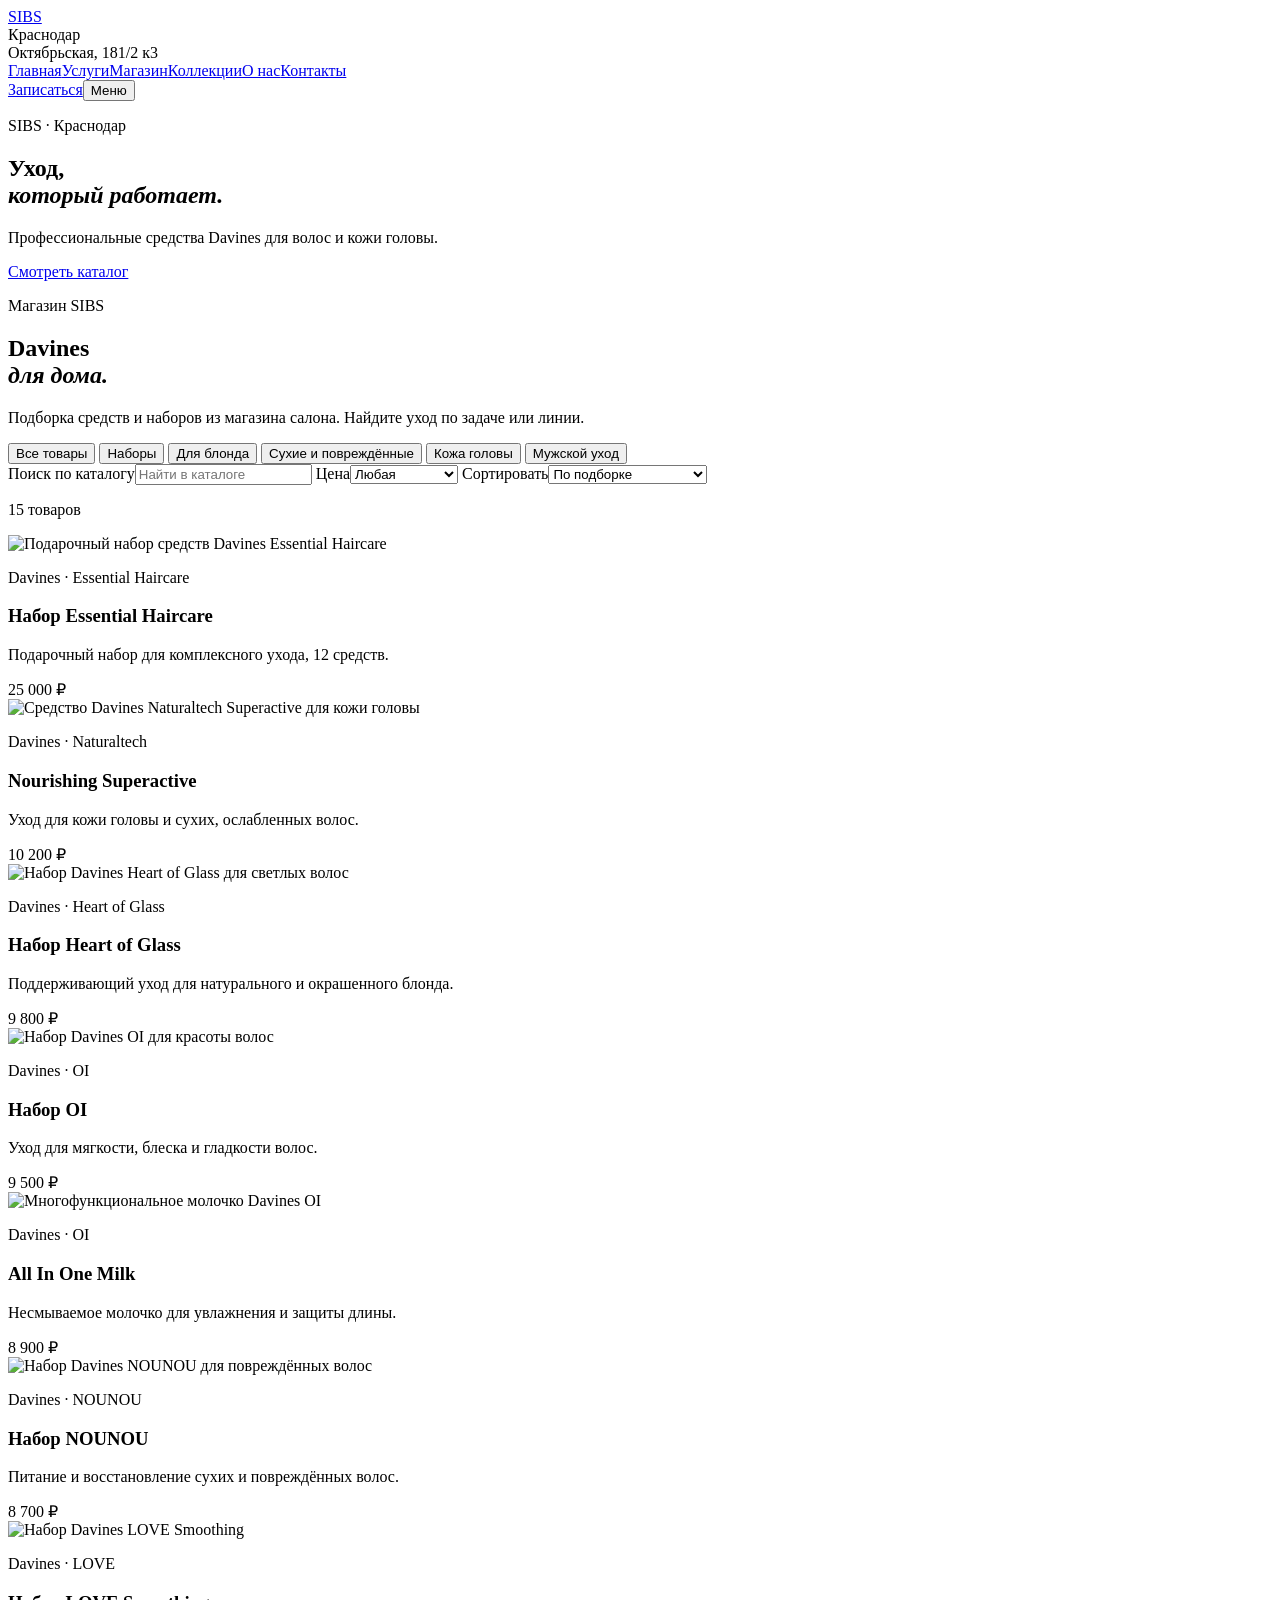
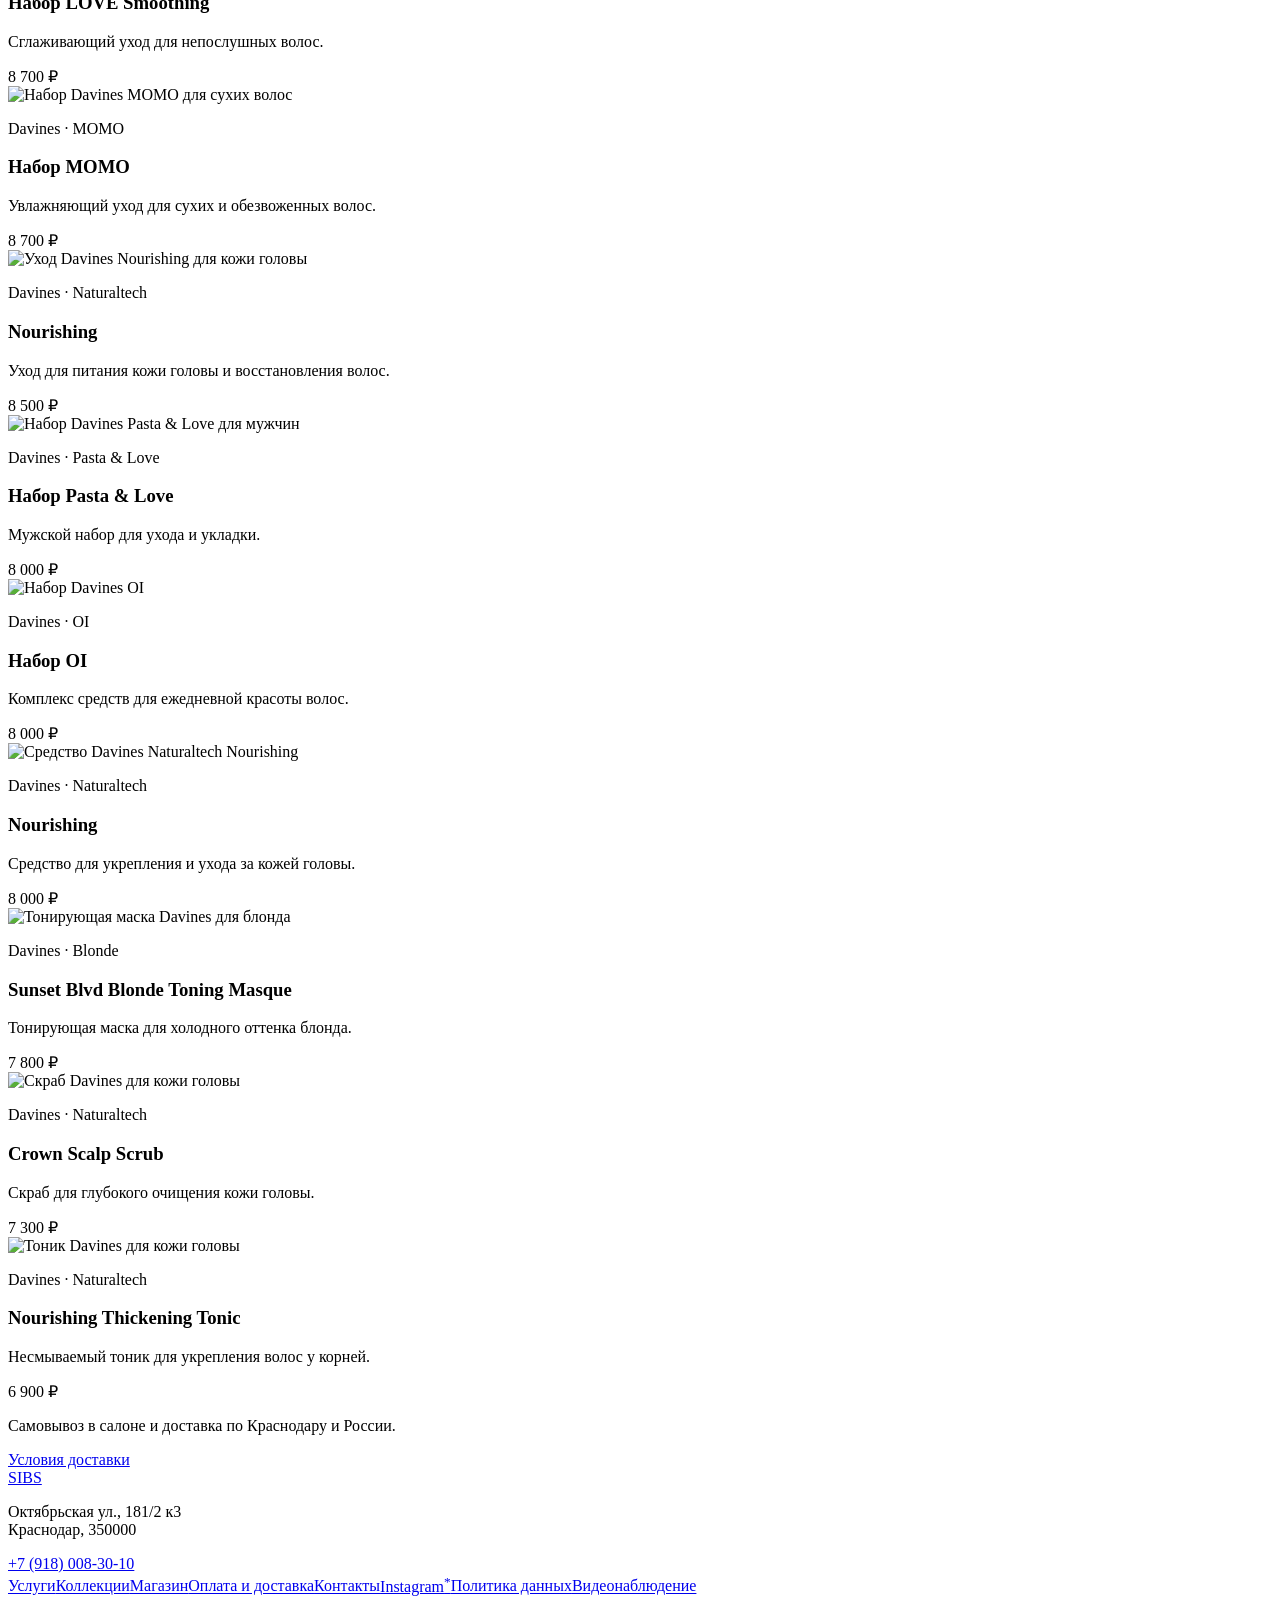
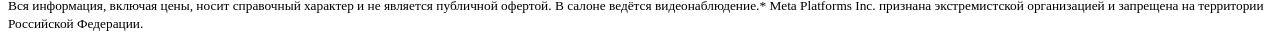
==== store.html @ 87b95450 "Deploy SIBS demo website" ====
<!doctype html>
<html lang="ru"><head><meta charset="utf-8"><meta name="viewport" content="width=device-width, initial-scale=1"><meta name="description" content="Средства ухода Davines, R+Co и мужской уход в салоне SIBS, Краснодар."><title>Магазин — SIBS</title><link rel="preconnect" href="https://fonts.googleapis.com"><link rel="preconnect" href="https://fonts.gstatic.com" crossorigin><link href="https://fonts.googleapis.com/css2?family=Onest:wght@400;500&display=swap" rel="stylesheet"><link rel="stylesheet" href="styles.css?v=controls-20261022-2"></head><body>
<header class="site-header"><a class="wordmark" href="index.html" aria-label="SIBS — на главную">SIBS</a><div class="header-address">Краснодар<br>Октябрьская, 181/2 к3</div><nav class="main-nav"><a href="index.html">Главная</a><a href="services.html">Услуги</a><a class="active" href="store.html">Магазин</a><a href="collections.html">Коллекции</a><a href="about.html">О нас</a><a href="contacts.html">Контакты</a></nav><a class="header-action" href="contacts.html#booking">Записаться</a><button class="menu-toggle" aria-label="Открыть меню" aria-expanded="false">Меню</button></header>
<main><section class="page-hero store-hero"><p class="eyebrow">SIBS · Краснодар</p><h1>Уход,<br><em>который работает.</em></h1><p>Профессиональные средства Davines для волос и кожи головы.</p><a class="button button-dark" href="#catalog">Смотреть каталог</a></section>
<section class="shop-intro" id="catalog"><p class="eyebrow">Магазин SIBS</p><h2>Davines<br><em>для дома.</em></h2><p>Подборка средств и наборов из магазина салона. Найдите уход по задаче или линии.</p></section>
<section class="catalog" aria-label="Каталог товаров">
  <div class="catalog-controls">
    <div class="catalog-filters" role="group" aria-label="Фильтр по категории">
      <button class="catalog-filter is-active" type="button" data-category-filter="all" aria-pressed="true">Все товары</button>
      <button class="catalog-filter" type="button" data-category-filter="sets" aria-pressed="false">Наборы</button>
      <button class="catalog-filter" type="button" data-category-filter="blonde" aria-pressed="false">Для блонда</button>
      <button class="catalog-filter" type="button" data-category-filter="dry" aria-pressed="false">Сухие и повреждённые</button>
      <button class="catalog-filter" type="button" data-category-filter="scalp" aria-pressed="false">Кожа головы</button>
      <button class="catalog-filter" type="button" data-category-filter="men" aria-pressed="false">Мужской уход</button>
    </div>
    <label class="catalog-search"><span class="sr-only">Поиск по каталогу</span><input type="search" id="catalog-search" placeholder="Найти в каталоге" autocomplete="off"></label>
    <label class="catalog-price-filter"><span>Цена</span><select id="catalog-price-filter" aria-label="Фильтр по цене"><option value="all">Любая</option><option value="under-8000">До 8 000 ₽</option><option value="8000-9000">8 000–9 000 ₽</option><option value="over-9000">От 9 000 ₽</option></select></label>
    <label class="catalog-sort"><span>Сортировать</span><select id="catalog-sort" aria-label="Сортировка каталога"><option value="featured">По подборке</option><option value="price-asc">По возрастанию цены</option><option value="price-desc">По убыванию цены</option><option value="name">По названию</option></select></label>
    <p class="catalog-count" id="catalog-count" aria-live="polite">15 товаров</p>
  </div>
  <div class="catalog-grid" id="catalog-grid">
    <article class="catalog-card" data-category="sets" data-price="25000" data-name="Davines Essential Haircare набор 12 средств"><div class="catalog-image"><img src="https://davines.ie/cdn/shop/files/NEW_Essential_Haircare.png?crop=center&amp;height=1000&amp;v=1777037920&amp;width=1000" alt="Подарочный набор средств Davines Essential Haircare" loading="lazy"></div><div class="catalog-card-copy"><p class="eyebrow">Davines · Essential Haircare</p><h3>Набор Essential Haircare</h3><p>Подарочный набор для комплексного ухода, 12 средств.</p><div class="catalog-price">25 000 ₽</div></div></article>
    <article class="catalog-card" data-category="scalp" data-price="10200" data-name="Davines Nourishing Superactive scalp serum"><div class="catalog-image"><img src="https://i5.walmartimages.com/seo/Davines-NaturalTech-Energizing-Superactive-3-38-oz_42014860-9f32-46a4-8896-7af68325302b.2709035c9cc6cb67e9fab17add7a1d61.jpeg" alt="Средство Davines Naturaltech Superactive для кожи головы" loading="lazy"></div><div class="catalog-card-copy"><p class="eyebrow">Davines · Naturaltech</p><h3>Nourishing Superactive</h3><p>Уход для кожи головы и сухих, ослабленных волос.</p><div class="catalog-price">10 200 ₽</div></div></article>
    <article class="catalog-card" data-category="sets blonde" data-price="9800" data-name="Davines Heart of Glass gift set блонд"><div class="catalog-image"><img src="https://ucarecdn.com/b687d2b1-6347-422b-9575-e1a8b4564eb0/-/format/auto/-/preview/3000x3000/-/quality/lighter/03.jpg" alt="Набор Davines Heart of Glass для светлых волос" loading="lazy"></div><div class="catalog-card-copy"><p class="eyebrow">Davines · Heart of Glass</p><h3>Набор Heart of Glass</h3><p>Поддерживающий уход для натурального и окрашенного блонда.</p><div class="catalog-price">9 800 ₽</div></div></article>
    <article class="catalog-card" data-category="sets" data-price="9500" data-name="Davines OI Absolute Beautifying set"><div class="catalog-image"><img src="https://www.fashionandbeautystore.com/media/catalog/product/cache/1/image/700x700/9df78eab33525d08d6e5fb8d27136e95/d/a/davines-oi-set_1_1.jpg" alt="Набор Davines OI для красоты волос" loading="lazy"></div><div class="catalog-card-copy"><p class="eyebrow">Davines · OI</p><h3>Набор OI</h3><p>Уход для мягкости, блеска и гладкости волос.</p><div class="catalog-price">9 500 ₽</div></div></article>
    <article class="catalog-card" data-category="dry" data-price="8900" data-name="Davines OI All In One Milk"><div class="catalog-image"><img src="https://www.pichara.cl/cdn/shop/files/p-1120764-1-a31e5b84-7717-4b30-b46c-f6cd18744115.jpg?v=1736476420&amp;width=1500" alt="Многофункциональное молочко Davines OI" loading="lazy"></div><div class="catalog-card-copy"><p class="eyebrow">Davines · OI</p><h3>All In One Milk</h3><p>Несмываемое молочко для увлажнения и защиты длины.</p><div class="catalog-price">8 900 ₽</div></div></article>
    <article class="catalog-card" data-category="sets dry" data-price="8700" data-name="Davines NOUNOU set поврежденные волосы"><div class="catalog-image"><img src="https://www.northlainehairco.co.uk/wp-content/uploads/davines-nounou-christmas-gift-set-the-idealist-and-the-illuminated-france-holland-2022.jpg" alt="Набор Davines NOUNOU для повреждённых волос" loading="lazy"></div><div class="catalog-card-copy"><p class="eyebrow">Davines · NOUNOU</p><h3>Набор NOUNOU</h3><p>Питание и восстановление сухих и повреждённых волос.</p><div class="catalog-price">8 700 ₽</div></div></article>
    <article class="catalog-card" data-category="sets dry" data-price="8700" data-name="Davines LOVE smoothing set"><div class="catalog-image"><img src="https://thebeautylab.do/cdn/shop/files/davines-love-smoothing-gift-set-2025.jpg?v=1760372544" alt="Набор Davines LOVE Smoothing" loading="lazy"></div><div class="catalog-card-copy"><p class="eyebrow">Davines · LOVE</p><h3>Набор LOVE Smoothing</h3><p>Сглаживающий уход для непослушных волос.</p><div class="catalog-price">8 700 ₽</div></div></article>
    <article class="catalog-card" data-category="sets dry" data-price="8700" data-name="Davines MOMO set сухие волосы"><div class="catalog-image"><img src="https://www.boutiquedeauville.com/cdn/shop/files/DAVINES_MOMO_MORE_INSIDE_Gift_Set2_1400x.webp?v=1755537986" alt="Набор Davines MOMO для сухих волос" loading="lazy"></div><div class="catalog-card-copy"><p class="eyebrow">Davines · MOMO</p><h3>Набор MOMO</h3><p>Увлажняющий уход для сухих и обезвоженных волос.</p><div class="catalog-price">8 700 ₽</div></div></article>
    <article class="catalog-card" data-category="scalp" data-price="8500" data-name="Davines Nourishing scalp care"><div class="catalog-image"><img src="https://www.sephora.com/productimages/sku/s2817310-main-zoom.jpg" alt="Уход Davines Nourishing для кожи головы" loading="lazy"></div><div class="catalog-card-copy"><p class="eyebrow">Davines · Naturaltech</p><h3>Nourishing</h3><p>Уход для питания кожи головы и восстановления волос.</p><div class="catalog-price">8 500 ₽</div></div></article>
    <article class="catalog-card" data-category="sets men" data-price="8000" data-name="Davines Pasta Love men set"><div class="catalog-image"><img src="https://fr.davines.com/cdn/shop/files/Davines-93027-DAVINESPASTAANDLOVEKIT-3pz-8004608295808-1_2000x.jpg?v=1770838567" alt="Набор Davines Pasta & Love для мужчин" loading="lazy"></div><div class="catalog-card-copy"><p class="eyebrow">Davines · Pasta &amp; Love</p><h3>Набор Pasta &amp; Love</h3><p>Мужской набор для ухода и укладки.</p><div class="catalog-price">8 000 ₽</div></div></article>
    <article class="catalog-card" data-category="sets" data-price="8000" data-name="Davines OI set уход"><div class="catalog-image"><img src="https://www.fashionandbeautystore.com/media/catalog/product/cache/1/image/700x700/9df78eab33525d08d6e5fb8d27136e95/d/a/davines-oi-set_1_1.jpg" alt="Набор Davines OI" loading="lazy"></div><div class="catalog-card-copy"><p class="eyebrow">Davines · OI</p><h3>Набор OI</h3><p>Комплекс средств для ежедневной красоты волос.</p><div class="catalog-price">8 000 ₽</div></div></article>
    <article class="catalog-card" data-category="scalp" data-price="8000" data-name="Davines Nourishing scalp strengthening"><div class="catalog-image"><img src="https://www.apothecarie.com/cdn/shop/products/700-94118_594e8cab-e69f-4aa1-8523-fd91d594f3a5_1024x1024.jpg?v=1675790227" alt="Средство Davines Naturaltech Nourishing" loading="lazy"></div><div class="catalog-card-copy"><p class="eyebrow">Davines · Naturaltech</p><h3>Nourishing</h3><p>Средство для укрепления и ухода за кожей головы.</p><div class="catalog-price">8 000 ₽</div></div></article>
    <article class="catalog-card" data-category="blonde" data-price="7800" data-name="Davines Sunset Blvd Blonde Toning Masque"><div class="catalog-image"><img src="https://thb.tildacdn.com/tild3164-3231-4832-b662-353234646231/DSC_8562_.png" alt="Тонирующая маска Davines для блонда" loading="lazy"></div><div class="catalog-card-copy"><p class="eyebrow">Davines · Blonde</p><h3>Sunset Blvd Blonde Toning Masque</h3><p>Тонирующая маска для холодного оттенка блонда.</p><div class="catalog-price">7 800 ₽</div></div></article>
    <article class="catalog-card" data-category="scalp" data-price="7300" data-name="Davines Crown scalp scrub"><div class="catalog-image"><img src="https://www.modasalon.ca/cdn/shop/files/soluscrubnew.png?v=1778286444&amp;width=1080" alt="Скраб Davines для кожи головы" loading="lazy"></div><div class="catalog-card-copy"><p class="eyebrow">Davines · Naturaltech</p><h3>Crown Scalp Scrub</h3><p>Скраб для глубокого очищения кожи головы.</p><div class="catalog-price">7 300 ₽</div></div></article>
    <article class="catalog-card" data-category="scalp" data-price="6900" data-name="Davines Nourishing thickening tonic"><div class="catalog-image"><img src="https://cdn.shopify.com/s/files/1/0787/5983/products/700-60211_c53b8081-75d6-47e4-a61c-310090ab4966.jpg?v=1675790063" alt="Тоник Davines для кожи головы" loading="lazy"></div><div class="catalog-card-copy"><p class="eyebrow">Davines · Naturaltech</p><h3>Nourishing Thickening Tonic</h3><p>Несмываемый тоник для укрепления волос у корней.</p><div class="catalog-price">6 900 ₽</div></div></article>
  </div>
  <p class="catalog-empty" id="catalog-empty" hidden>По вашему запросу ничего не найдено.</p>
</section><section class="note-band"><p>Самовывоз в салоне и доставка по Краснодару и России.</p><a class="button button-dark" href="delivery.html">Условия доставки</a></section></main>
<footer class="site-footer"><a class="footer-logo" href="index.html">SIBS</a><div class="footer-contact"><p>Октябрьская ул., 181/2 к3<br>Краснодар, 350000</p><a href="tel:+79180083010">+7 (918) 008-30-10</a></div><nav><a href="services.html">Услуги</a><a href="collections.html">Коллекции</a><a href="store.html">Магазин</a><a href="delivery.html">Оплата и доставка</a><a href="contacts.html">Контакты</a><a href="https://instagram.com/sibs___" target="_blank" rel="noreferrer">Instagram<sup>*</sup></a><a href="https://sibs.one/politikaconfedentcialnisti">Политика данных</a><a href="https://sibs.one/videonabludenie">Видеонаблюдение</a></nav><small>Вся информация, включая цены, носит справочный характер и не является публичной офертой. В салоне ведётся видеонаблюдение.</small><small class="social-note">* Meta Platforms Inc. признана экстремистской организацией и запрещена на территории Российской Федерации.</small></footer><script src="script.js"></script></body></html>
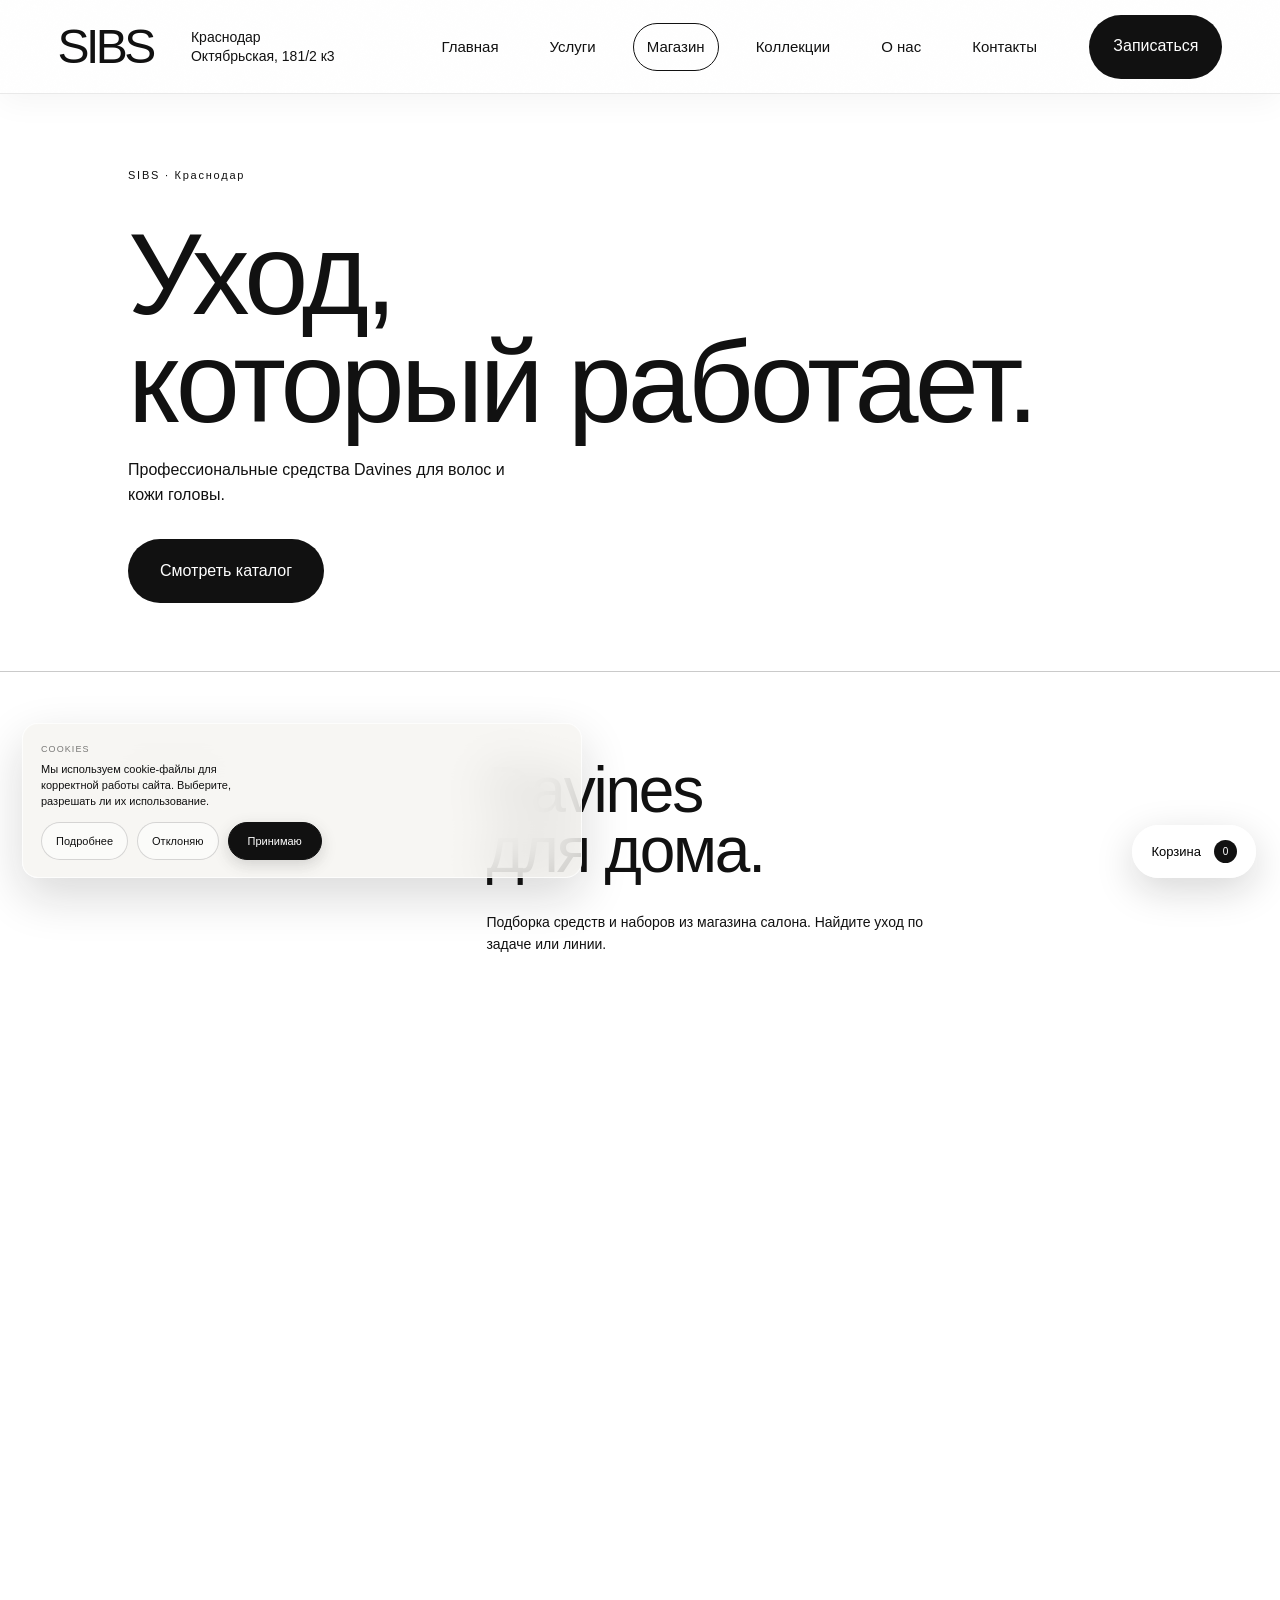
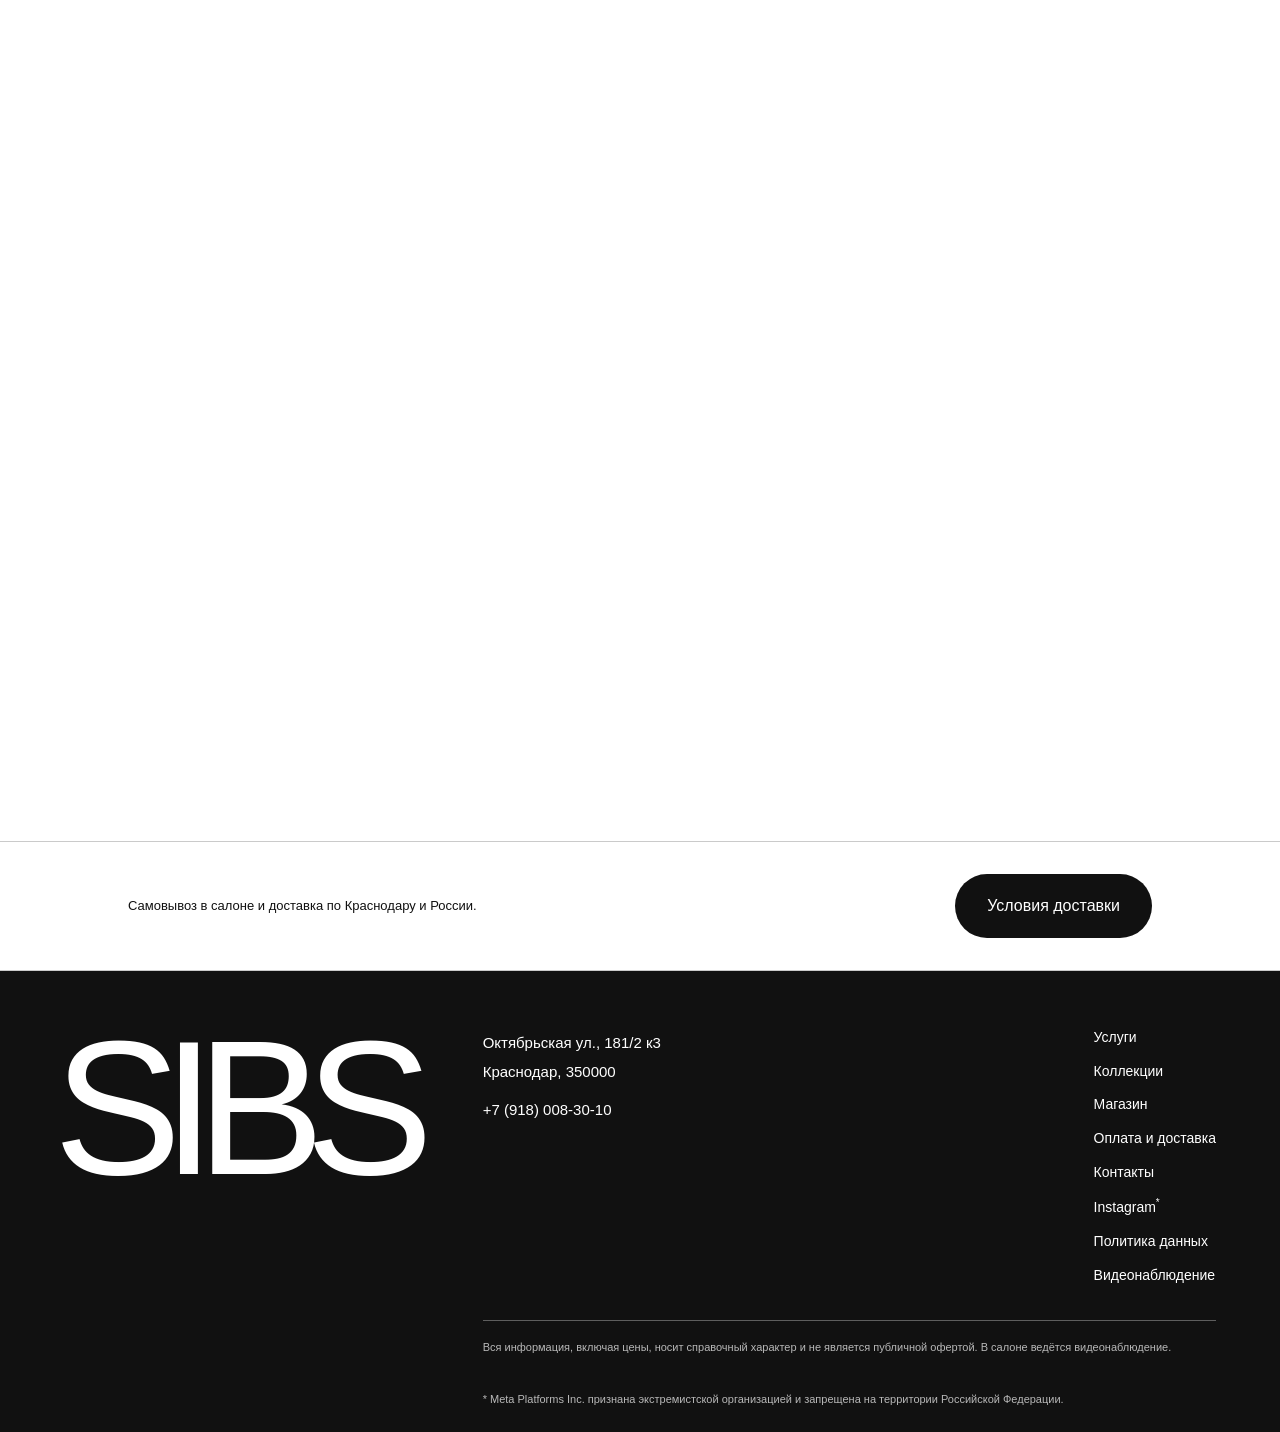
==== commit a2dafd4c: "Fix catalog images with reliable stock photography" ====
--- a/store.html
+++ b/store.html
@@ -19,21 +19,21 @@
     <p class="catalog-count" id="catalog-count" aria-live="polite">15 товаров</p>
   </div>
   <div class="catalog-grid" id="catalog-grid">
-    <article class="catalog-card" data-category="sets" data-price="25000" data-name="Davines Essential Haircare набор 12 средств"><div class="catalog-image"><img src="https://davines.ie/cdn/shop/files/NEW_Essential_Haircare.png?crop=center&amp;height=1000&amp;v=1777037920&amp;width=1000" alt="Подарочный набор средств Davines Essential Haircare" loading="lazy"></div><div class="catalog-card-copy"><p class="eyebrow">Davines · Essential Haircare</p><h3>Набор Essential Haircare</h3><p>Подарочный набор для комплексного ухода, 12 средств.</p><div class="catalog-price">25 000 ₽</div></div></article>
-    <article class="catalog-card" data-category="scalp" data-price="10200" data-name="Davines Nourishing Superactive scalp serum"><div class="catalog-image"><img src="https://i5.walmartimages.com/seo/Davines-NaturalTech-Energizing-Superactive-3-38-oz_42014860-9f32-46a4-8896-7af68325302b.2709035c9cc6cb67e9fab17add7a1d61.jpeg" alt="Средство Davines Naturaltech Superactive для кожи головы" loading="lazy"></div><div class="catalog-card-copy"><p class="eyebrow">Davines · Naturaltech</p><h3>Nourishing Superactive</h3><p>Уход для кожи головы и сухих, ослабленных волос.</p><div class="catalog-price">10 200 ₽</div></div></article>
-    <article class="catalog-card" data-category="sets blonde" data-price="9800" data-name="Davines Heart of Glass gift set блонд"><div class="catalog-image"><img src="https://ucarecdn.com/b687d2b1-6347-422b-9575-e1a8b4564eb0/-/format/auto/-/preview/3000x3000/-/quality/lighter/03.jpg" alt="Набор Davines Heart of Glass для светлых волос" loading="lazy"></div><div class="catalog-card-copy"><p class="eyebrow">Davines · Heart of Glass</p><h3>Набор Heart of Glass</h3><p>Поддерживающий уход для натурального и окрашенного блонда.</p><div class="catalog-price">9 800 ₽</div></div></article>
-    <article class="catalog-card" data-category="sets" data-price="9500" data-name="Davines OI Absolute Beautifying set"><div class="catalog-image"><img src="https://www.fashionandbeautystore.com/media/catalog/product/cache/1/image/700x700/9df78eab33525d08d6e5fb8d27136e95/d/a/davines-oi-set_1_1.jpg" alt="Набор Davines OI для красоты волос" loading="lazy"></div><div class="catalog-card-copy"><p class="eyebrow">Davines · OI</p><h3>Набор OI</h3><p>Уход для мягкости, блеска и гладкости волос.</p><div class="catalog-price">9 500 ₽</div></div></article>
-    <article class="catalog-card" data-category="dry" data-price="8900" data-name="Davines OI All In One Milk"><div class="catalog-image"><img src="https://www.pichara.cl/cdn/shop/files/p-1120764-1-a31e5b84-7717-4b30-b46c-f6cd18744115.jpg?v=1736476420&amp;width=1500" alt="Многофункциональное молочко Davines OI" loading="lazy"></div><div class="catalog-card-copy"><p class="eyebrow">Davines · OI</p><h3>All In One Milk</h3><p>Несмываемое молочко для увлажнения и защиты длины.</p><div class="catalog-price">8 900 ₽</div></div></article>
-    <article class="catalog-card" data-category="sets dry" data-price="8700" data-name="Davines NOUNOU set поврежденные волосы"><div class="catalog-image"><img src="https://www.northlainehairco.co.uk/wp-content/uploads/davines-nounou-christmas-gift-set-the-idealist-and-the-illuminated-france-holland-2022.jpg" alt="Набор Davines NOUNOU для повреждённых волос" loading="lazy"></div><div class="catalog-card-copy"><p class="eyebrow">Davines · NOUNOU</p><h3>Набор NOUNOU</h3><p>Питание и восстановление сухих и повреждённых волос.</p><div class="catalog-price">8 700 ₽</div></div></article>
-    <article class="catalog-card" data-category="sets dry" data-price="8700" data-name="Davines LOVE smoothing set"><div class="catalog-image"><img src="https://thebeautylab.do/cdn/shop/files/davines-love-smoothing-gift-set-2025.jpg?v=1760372544" alt="Набор Davines LOVE Smoothing" loading="lazy"></div><div class="catalog-card-copy"><p class="eyebrow">Davines · LOVE</p><h3>Набор LOVE Smoothing</h3><p>Сглаживающий уход для непослушных волос.</p><div class="catalog-price">8 700 ₽</div></div></article>
-    <article class="catalog-card" data-category="sets dry" data-price="8700" data-name="Davines MOMO set сухие волосы"><div class="catalog-image"><img src="https://www.boutiquedeauville.com/cdn/shop/files/DAVINES_MOMO_MORE_INSIDE_Gift_Set2_1400x.webp?v=1755537986" alt="Набор Davines MOMO для сухих волос" loading="lazy"></div><div class="catalog-card-copy"><p class="eyebrow">Davines · MOMO</p><h3>Набор MOMO</h3><p>Увлажняющий уход для сухих и обезвоженных волос.</p><div class="catalog-price">8 700 ₽</div></div></article>
-    <article class="catalog-card" data-category="scalp" data-price="8500" data-name="Davines Nourishing scalp care"><div class="catalog-image"><img src="https://www.sephora.com/productimages/sku/s2817310-main-zoom.jpg" alt="Уход Davines Nourishing для кожи головы" loading="lazy"></div><div class="catalog-card-copy"><p class="eyebrow">Davines · Naturaltech</p><h3>Nourishing</h3><p>Уход для питания кожи головы и восстановления волос.</p><div class="catalog-price">8 500 ₽</div></div></article>
-    <article class="catalog-card" data-category="sets men" data-price="8000" data-name="Davines Pasta Love men set"><div class="catalog-image"><img src="https://fr.davines.com/cdn/shop/files/Davines-93027-DAVINESPASTAANDLOVEKIT-3pz-8004608295808-1_2000x.jpg?v=1770838567" alt="Набор Davines Pasta & Love для мужчин" loading="lazy"></div><div class="catalog-card-copy"><p class="eyebrow">Davines · Pasta &amp; Love</p><h3>Набор Pasta &amp; Love</h3><p>Мужской набор для ухода и укладки.</p><div class="catalog-price">8 000 ₽</div></div></article>
-    <article class="catalog-card" data-category="sets" data-price="8000" data-name="Davines OI set уход"><div class="catalog-image"><img src="https://www.fashionandbeautystore.com/media/catalog/product/cache/1/image/700x700/9df78eab33525d08d6e5fb8d27136e95/d/a/davines-oi-set_1_1.jpg" alt="Набор Davines OI" loading="lazy"></div><div class="catalog-card-copy"><p class="eyebrow">Davines · OI</p><h3>Набор OI</h3><p>Комплекс средств для ежедневной красоты волос.</p><div class="catalog-price">8 000 ₽</div></div></article>
-    <article class="catalog-card" data-category="scalp" data-price="8000" data-name="Davines Nourishing scalp strengthening"><div class="catalog-image"><img src="https://www.apothecarie.com/cdn/shop/products/700-94118_594e8cab-e69f-4aa1-8523-fd91d594f3a5_1024x1024.jpg?v=1675790227" alt="Средство Davines Naturaltech Nourishing" loading="lazy"></div><div class="catalog-card-copy"><p class="eyebrow">Davines · Naturaltech</p><h3>Nourishing</h3><p>Средство для укрепления и ухода за кожей головы.</p><div class="catalog-price">8 000 ₽</div></div></article>
-    <article class="catalog-card" data-category="blonde" data-price="7800" data-name="Davines Sunset Blvd Blonde Toning Masque"><div class="catalog-image"><img src="https://thb.tildacdn.com/tild3164-3231-4832-b662-353234646231/DSC_8562_.png" alt="Тонирующая маска Davines для блонда" loading="lazy"></div><div class="catalog-card-copy"><p class="eyebrow">Davines · Blonde</p><h3>Sunset Blvd Blonde Toning Masque</h3><p>Тонирующая маска для холодного оттенка блонда.</p><div class="catalog-price">7 800 ₽</div></div></article>
-    <article class="catalog-card" data-category="scalp" data-price="7300" data-name="Davines Crown scalp scrub"><div class="catalog-image"><img src="https://www.modasalon.ca/cdn/shop/files/soluscrubnew.png?v=1778286444&amp;width=1080" alt="Скраб Davines для кожи головы" loading="lazy"></div><div class="catalog-card-copy"><p class="eyebrow">Davines · Naturaltech</p><h3>Crown Scalp Scrub</h3><p>Скраб для глубокого очищения кожи головы.</p><div class="catalog-price">7 300 ₽</div></div></article>
-    <article class="catalog-card" data-category="scalp" data-price="6900" data-name="Davines Nourishing thickening tonic"><div class="catalog-image"><img src="https://cdn.shopify.com/s/files/1/0787/5983/products/700-60211_c53b8081-75d6-47e4-a61c-310090ab4966.jpg?v=1675790063" alt="Тоник Davines для кожи головы" loading="lazy"></div><div class="catalog-card-copy"><p class="eyebrow">Davines · Naturaltech</p><h3>Nourishing Thickening Tonic</h3><p>Несмываемый тоник для укрепления волос у корней.</p><div class="catalog-price">6 900 ₽</div></div></article>
+    <article class="catalog-card" data-category="sets" data-price="25000" data-name="Davines Essential Haircare набор 12 средств"><div class="catalog-image"><img src="https://images.unsplash.com/photo-1772987714654-2df39af2c658?auto=format&amp;fit=crop&amp;w=1000&amp;q=85" alt="Иллюстративная фотография средств для ухода за волосами" loading="lazy" decoding="async" onerror="this.onerror=null;this.src='assets/catalog-fallback.svg'"></div><div class="catalog-card-copy"><p class="eyebrow">Davines · Essential Haircare</p><h3>Набор Essential Haircare</h3><p>Подарочный набор для комплексного ухода, 12 средств.</p><div class="catalog-price">25 000 ₽</div></div></article>
+    <article class="catalog-card" data-category="scalp" data-price="10200" data-name="Davines Nourishing Superactive scalp serum"><div class="catalog-image"><img src="https://images.unsplash.com/photo-1778373620793-a369943bf9b3?auto=format&amp;fit=crop&amp;w=1000&amp;q=85" alt="Иллюстративная фотография средств для ухода за волосами" loading="lazy" decoding="async" onerror="this.onerror=null;this.src='assets/catalog-fallback.svg'"></div><div class="catalog-card-copy"><p class="eyebrow">Davines · Naturaltech</p><h3>Nourishing Superactive</h3><p>Уход для кожи головы и сухих, ослабленных волос.</p><div class="catalog-price">10 200 ₽</div></div></article>
+    <article class="catalog-card" data-category="sets blonde" data-price="9800" data-name="Davines Heart of Glass gift set блонд"><div class="catalog-image"><img src="https://images.unsplash.com/photo-1739980155900-36562bcb7857?auto=format&amp;fit=crop&amp;w=1000&amp;q=85" alt="Иллюстративная фотография средств для ухода за волосами" loading="lazy" decoding="async" onerror="this.onerror=null;this.src='assets/catalog-fallback.svg'"></div><div class="catalog-card-copy"><p class="eyebrow">Davines · Heart of Glass</p><h3>Набор Heart of Glass</h3><p>Поддерживающий уход для натурального и окрашенного блонда.</p><div class="catalog-price">9 800 ₽</div></div></article>
+    <article class="catalog-card" data-category="sets" data-price="9500" data-name="Davines OI Absolute Beautifying set"><div class="catalog-image"><img src="https://images.unsplash.com/photo-1771329064159-33f758d91f4a?auto=format&amp;fit=crop&amp;w=1000&amp;q=85" alt="Иллюстративная фотография средств для ухода за волосами" loading="lazy" decoding="async" onerror="this.onerror=null;this.src='assets/catalog-fallback.svg'"></div><div class="catalog-card-copy"><p class="eyebrow">Davines · OI</p><h3>Набор OI</h3><p>Уход для мягкости, блеска и гладкости волос.</p><div class="catalog-price">9 500 ₽</div></div></article>
+    <article class="catalog-card" data-category="dry" data-price="8900" data-name="Davines OI All In One Milk"><div class="catalog-image"><img src="https://images.unsplash.com/photo-1747240901113-0a8496fd1b0f?auto=format&amp;fit=crop&amp;w=1000&amp;q=85" alt="Иллюстративная фотография средств для ухода за волосами" loading="lazy" decoding="async" onerror="this.onerror=null;this.src='assets/catalog-fallback.svg'"></div><div class="catalog-card-copy"><p class="eyebrow">Davines · OI</p><h3>All In One Milk</h3><p>Несмываемое молочко для увлажнения и защиты длины.</p><div class="catalog-price">8 900 ₽</div></div></article>
+    <article class="catalog-card" data-category="sets dry" data-price="8700" data-name="Davines NOUNOU set поврежденные волосы"><div class="catalog-image"><img src="https://images.unsplash.com/photo-1778331883876-5dc2a279ca4e?auto=format&amp;fit=crop&amp;w=1000&amp;q=85" alt="Иллюстративная фотография средств для ухода за волосами" loading="lazy" decoding="async" onerror="this.onerror=null;this.src='assets/catalog-fallback.svg'"></div><div class="catalog-card-copy"><p class="eyebrow">Davines · NOUNOU</p><h3>Набор NOUNOU</h3><p>Питание и восстановление сухих и повреждённых волос.</p><div class="catalog-price">8 700 ₽</div></div></article>
+    <article class="catalog-card" data-category="sets dry" data-price="8700" data-name="Davines LOVE smoothing set"><div class="catalog-image"><img src="https://images.unsplash.com/photo-1761125802333-d145773f4461?auto=format&amp;fit=crop&amp;w=1000&amp;q=85" alt="Иллюстративная фотография средств для ухода за волосами" loading="lazy" decoding="async" onerror="this.onerror=null;this.src='assets/catalog-fallback.svg'"></div><div class="catalog-card-copy"><p class="eyebrow">Davines · LOVE</p><h3>Набор LOVE Smoothing</h3><p>Сглаживающий уход для непослушных волос.</p><div class="catalog-price">8 700 ₽</div></div></article>
+    <article class="catalog-card" data-category="sets dry" data-price="8700" data-name="Davines MOMO set сухие волосы"><div class="catalog-image"><img src="https://images.unsplash.com/photo-1754735289896-1fa3c2d61255?auto=format&amp;fit=crop&amp;w=1000&amp;q=85" alt="Иллюстративная фотография средств для ухода за волосами" loading="lazy" decoding="async" onerror="this.onerror=null;this.src='assets/catalog-fallback.svg'"></div><div class="catalog-card-copy"><p class="eyebrow">Davines · MOMO</p><h3>Набор MOMO</h3><p>Увлажняющий уход для сухих и обезвоженных волос.</p><div class="catalog-price">8 700 ₽</div></div></article>
+    <article class="catalog-card" data-category="scalp" data-price="8500" data-name="Davines Nourishing scalp care"><div class="catalog-image"><img src="https://images.unsplash.com/photo-1622618991746-fe6004db3a47?auto=format&amp;fit=crop&amp;w=1000&amp;q=85" alt="Иллюстративная фотография средств для ухода за волосами" loading="lazy" decoding="async" onerror="this.onerror=null;this.src='assets/catalog-fallback.svg'"></div><div class="catalog-card-copy"><p class="eyebrow">Davines · Naturaltech</p><h3>Nourishing</h3><p>Уход для питания кожи головы и восстановления волос.</p><div class="catalog-price">8 500 ₽</div></div></article>
+    <article class="catalog-card" data-category="sets men" data-price="8000" data-name="Davines Pasta Love men set"><div class="catalog-image"><img src="https://images.unsplash.com/photo-1741896135705-9dfb73461085?auto=format&amp;fit=crop&amp;w=1000&amp;q=85" alt="Иллюстративная фотография средств для ухода за волосами" loading="lazy" decoding="async" onerror="this.onerror=null;this.src='assets/catalog-fallback.svg'"></div><div class="catalog-card-copy"><p class="eyebrow">Davines · Pasta &amp; Love</p><h3>Набор Pasta &amp; Love</h3><p>Мужской набор для ухода и укладки.</p><div class="catalog-price">8 000 ₽</div></div></article>
+    <article class="catalog-card" data-category="sets" data-price="8000" data-name="Davines OI set уход"><div class="catalog-image"><img src="https://images.unsplash.com/photo-1617030557331-75cb865d9d20?auto=format&amp;fit=crop&amp;w=1000&amp;q=85" alt="Иллюстративная фотография средств для ухода за волосами" loading="lazy" decoding="async" onerror="this.onerror=null;this.src='assets/catalog-fallback.svg'"></div><div class="catalog-card-copy"><p class="eyebrow">Davines · OI</p><h3>Набор OI</h3><p>Комплекс средств для ежедневной красоты волос.</p><div class="catalog-price">8 000 ₽</div></div></article>
+    <article class="catalog-card" data-category="scalp" data-price="8000" data-name="Davines Nourishing scalp strengthening"><div class="catalog-image"><img src="https://images.unsplash.com/photo-1777840347880-747242e0db00?auto=format&amp;fit=crop&amp;w=1000&amp;q=85" alt="Иллюстративная фотография средств для ухода за волосами" loading="lazy" decoding="async" onerror="this.onerror=null;this.src='assets/catalog-fallback.svg'"></div><div class="catalog-card-copy"><p class="eyebrow">Davines · Naturaltech</p><h3>Nourishing</h3><p>Средство для укрепления и ухода за кожей головы.</p><div class="catalog-price">8 000 ₽</div></div></article>
+    <article class="catalog-card" data-category="blonde" data-price="7800" data-name="Davines Sunset Blvd Blonde Toning Masque"><div class="catalog-image"><img src="https://images.unsplash.com/photo-1724406997481-de7014f3583e?auto=format&amp;fit=crop&amp;w=1000&amp;q=85" alt="Иллюстративная фотография средств для ухода за волосами" loading="lazy" decoding="async" onerror="this.onerror=null;this.src='assets/catalog-fallback.svg'"></div><div class="catalog-card-copy"><p class="eyebrow">Davines · Blonde</p><h3>Sunset Blvd Blonde Toning Masque</h3><p>Тонирующая маска для холодного оттенка блонда.</p><div class="catalog-price">7 800 ₽</div></div></article>
+    <article class="catalog-card" data-category="scalp" data-price="7300" data-name="Davines Crown scalp scrub"><div class="catalog-image"><img src="https://images.unsplash.com/photo-1701992678941-14072132cfc7?auto=format&amp;fit=crop&amp;w=1000&amp;q=85" alt="Иллюстративная фотография средств для ухода за волосами" loading="lazy" decoding="async" onerror="this.onerror=null;this.src='assets/catalog-fallback.svg'"></div><div class="catalog-card-copy"><p class="eyebrow">Davines · Naturaltech</p><h3>Crown Scalp Scrub</h3><p>Скраб для глубокого очищения кожи головы.</p><div class="catalog-price">7 300 ₽</div></div></article>
+    <article class="catalog-card" data-category="scalp" data-price="6900" data-name="Davines Nourishing thickening tonic"><div class="catalog-image"><img src="https://images.unsplash.com/photo-1706629504997-c4bfe37f3361?auto=format&amp;fit=crop&amp;w=1000&amp;q=85" alt="Иллюстративная фотография средств для ухода за волосами" loading="lazy" decoding="async" onerror="this.onerror=null;this.src='assets/catalog-fallback.svg'"></div><div class="catalog-card-copy"><p class="eyebrow">Davines · Naturaltech</p><h3>Nourishing Thickening Tonic</h3><p>Несмываемый тоник для укрепления волос у корней.</p><div class="catalog-price">6 900 ₽</div></div></article>
   </div>
   <p class="catalog-empty" id="catalog-empty" hidden>По вашему запросу ничего не найдено.</p>
 </section><section class="note-band"><p>Самовывоз в салоне и доставка по Краснодару и России.</p><a class="button button-dark" href="delivery.html">Условия доставки</a></section></main>
@@ -43,3 +43,4 @@
 
 
 
+
--- a/styles.css
+++ b/styles.css
@@ -0,0 +1,958 @@
+:root{
+  --white:#fff;
+  --ink:#191718;
+  --plum:#71384f;
+  --line:rgba(25,23,24,.22);
+  --serif:'Onest',Arial,sans-serif;
+  --text:'Onest',Arial,sans-serif;
+  --ease:cubic-bezier(.22,1,.36,1);
+}
+
+*{box-sizing:border-box}
+html{scroll-behavior:smooth}
+body{margin:0;background:var(--white);color:var(--ink);font:400 15px/1.55 var(--text)}
+a{color:inherit;text-decoration:none}
+button,input,select{font:inherit}
+img{display:block;width:100%;height:100%;object-fit:cover}
+.site-header{height:82px;padding:0 5vw;display:flex;align-items:center;justify-content:space-between;border-bottom:1px solid var(--line);position:relative;z-index:5;background:var(--white)}
+.wordmark{font:400 27px/1 var(--serif);letter-spacing:.06em;display:flex;flex-direction:column;gap:6px}
+.wordmark span{font:400 10px/1.2 var(--text);letter-spacing:.08em}
+.main-nav{display:flex;gap:clamp(15px,2vw,34px);font-size:13px}
+.main-nav a{transition:color .25s var(--ease)}
+.main-nav a:hover,.main-nav a.active{color:var(--plum)}
+.header-action{font-size:12px;border-bottom:1px solid var(--plum);padding:8px 0;color:var(--plum)}
+.header-action span,.text-link span,.button span{display:inline-block;margin-left:12px;transition:transform .3s var(--ease)}
+.header-action:hover span,.text-link:hover span,.button:hover span{transform:translate(3px,-2px)}
+.menu-toggle{display:none;background:none;border:0;color:var(--ink)}
+.eyebrow{font-size:11px;letter-spacing:.06em;margin:0 0 20px;color:var(--plum)}
+.hero{min-height:calc(100vh - 82px);display:grid;grid-template-columns:43% 57%;position:relative;overflow:hidden}
+.hero-copy{padding:12vh 4vw 7vh 10vw;display:flex;flex-direction:column;align-items:flex-start;position:relative;z-index:2}
+.hero h1,.page-hero h1{font:400 clamp(65px,9vw,132px)/.98 var(--serif);letter-spacing:-.045em;margin:44px 0 25px}
+.hero h1 em,.page-hero h1 em,.intro h2 em,.preview-heading h2 em,.feature-copy h2 em,.contact-band h2 em,.service-section h2 em,.collection-card h2 em,.about-copy h2 em,.shop-intro h2 em,.delivery-grid h2 em,.contact-details h2 em,.booking-block h2 em{color:var(--plum);font-style:normal}
+.hero-lead{font-size:18px;max-width:350px;margin:0 0 30px}
+.hero-actions{display:flex;align-items:center;gap:18px}
+.button{border:1px solid var(--plum);display:inline-flex;align-items:center;justify-content:space-between;min-height:53px;padding:0 21px;font-size:12px;cursor:pointer;transition:background .25s var(--ease),color .25s var(--ease)}
+.button:hover{background:var(--plum);color:var(--white)}
+.button-dark{background:var(--plum);color:var(--white)}
+.button-dark:hover{background:var(--ink);border-color:var(--ink)}
+.button-outline{background:transparent;color:var(--plum)}
+.button-light{background:var(--white);color:var(--plum);border-color:var(--white)}
+.micro-note,.small-copy{font-size:11px;color:var(--plum)}
+.hero-visual{height:calc(100vh - 82px);min-height:600px;position:relative;background:var(--white)}
+.hero-visual img{object-position:center}
+.hero-visual:after,.feature-photo:after,.about-photo:after{content:'';position:absolute;inset:0;background:linear-gradient(0deg,rgba(25,23,24,.23),transparent 28%);pointer-events:none}
+.image-credit{position:absolute;left:18px;bottom:15px;color:var(--white);font-size:10px;z-index:1}
+.image-stamp{position:absolute;right:25px;bottom:25px;background:var(--white);width:105px;height:105px;display:grid;place-content:center;text-align:center;font:400 28px/.9 var(--serif);letter-spacing:.07em;z-index:1;color:var(--plum)}
+.image-stamp small{font:11px var(--text);margin-top:8px}
+.hero-side{position:absolute;right:1.7vw;top:50%;writing-mode:vertical-rl;font-size:11px;letter-spacing:.07em;z-index:2}
+.section-pad{padding:115px 10vw}
+.intro{display:grid;grid-template-columns:20% 1fr 10%;gap:30px;align-items:start}
+.section-label{font-size:12px;color:var(--plum)}
+.intro-copy{max-width:800px}
+.intro h2,.preview-heading h2,.feature-copy h2,.contact-band h2,.service-section h2,.about-copy h2,.shop-intro h2,.delivery-grid h2,.contact-details h2,.booking-block h2{font:400 clamp(42px,5.6vw,78px)/1.03 var(--serif);letter-spacing:-.025em;margin:0 0 27px}
+.intro-copy p{max-width:500px;font-size:16px;margin:0 0 24px}
+.text-link{display:inline-flex;font-size:12px;border-bottom:1px solid var(--plum);padding-bottom:7px;color:var(--plum)}
+.intro-mark{font:400 31px/.95 var(--serif);color:var(--plum)}
+.services-preview{background:var(--plum);color:var(--white);padding:90px 10vw}
+.preview-heading{display:flex;justify-content:space-between;align-items:end;margin-bottom:42px}
+.preview-heading h2{margin:0;color:var(--white)}
+.preview-heading h2 em{color:var(--white)}
+.preview-heading .eyebrow{color:var(--white)}
+.service-list{border-top:1px solid rgba(255,255,255,.55)}
+.service-list a{display:grid;grid-template-columns:1fr 30% 4%;align-items:center;min-height:80px;border-bottom:1px solid rgba(255,255,255,.4);transition:padding .3s var(--ease)}
+.service-list a:hover{padding-left:12px}
+.service-list strong{font:400 27px var(--serif)}
+.service-list small{font-size:12px}
+.service-list b{font-weight:400}
+.preview-foot{display:flex;justify-content:flex-end;padding-top:22px}
+.preview-foot .text-link{color:var(--white);border-color:var(--white)}
+.feature{display:grid;grid-template-columns:52% 1fr;gap:9%;align-items:center}
+.feature-photo{height:560px;position:relative;background:var(--white)}
+.feature-copy{max-width:450px}
+.feature-copy p:not(.eyebrow){max-width:370px;margin:0 0 26px}
+.feature-copy .button{margin-top:10px}
+.brands{padding:48px 10vw;border-top:1px solid var(--line);border-bottom:1px solid var(--line)}
+.brands .eyebrow{margin:0 0 18px}
+.brands>div{display:flex;align-items:center;justify-content:space-between}
+.brands>div span{font:400 38px var(--serif)}
+.brands a{font-size:12px;border-bottom:1px solid var(--plum);padding:7px 0;color:var(--plum)}
+.contact-band{padding:67px 10vw;background:var(--plum);color:var(--white);display:flex;align-items:center;justify-content:space-between;position:relative}
+.contact-band .eyebrow{color:var(--white)}
+.contact-band h2{margin:0;color:var(--white)}
+.contact-band h2 em{color:var(--white)}
+.site-footer{padding:48px 5vw 22px;display:grid;grid-template-columns:1fr 1fr 1fr;gap:28px;border-top:1px solid var(--line);font-size:12px}
+.site-footer p{margin:0;line-height:1.9}
+.site-footer nav{display:flex;flex-direction:column;gap:8px;justify-self:end}
+.site-footer small{grid-column:1/-1;padding-top:16px;border-top:1px solid var(--line);font-size:10px;color:var(--plum)}
+.page-hero{min-height:440px;padding:86px 10vw 68px;position:relative;border-bottom:1px solid var(--line)}
+.page-hero h1{font-size:clamp(67px,9vw,122px);margin:34px 0 22px}
+.page-hero>p:not(.eyebrow){max-width:440px;font-size:16px}
+.page-hero .button{margin-top:15px}
+.category-tabs{display:flex;gap:32px;padding:22px 10vw;position:sticky;top:0;background:var(--white);z-index:4;border-bottom:1px solid var(--line);font-size:13px}
+.category-tabs a{padding-bottom:4px}
+.category-tabs a:hover{color:var(--plum)}
+.service-section{padding:78px 10vw;display:grid;grid-template-columns:31% 1fr;gap:9%}
+.service-section.alt{background:var(--white)}
+.service-section-head .eyebrow{text-transform:none}
+.service-section h2{font-size:clamp(40px,4.8vw,66px);margin-bottom:30px}
+.service-section-head img{height:285px;object-fit:cover}
+.price-table{border-top:1px solid var(--line)}
+.price-row{display:grid;grid-template-columns:1fr auto;gap:12px;align-items:center;padding:16px 0;border-bottom:1px solid var(--line)}
+.price-row h3{font:400 21px var(--serif);margin:0 0 3px}
+.price-row small{font-size:11px;color:var(--plum)}
+.price-row b{font-size:12px;font-weight:400;white-space:nowrap}
+.note-band{padding:32px 10vw;display:flex;align-items:center;justify-content:space-between;gap:25px;border-top:1px solid var(--line);border-bottom:1px solid var(--line)}
+.note-band p{max-width:570px;font-size:13px;margin:0}
+.note-band small{font-size:11px;color:var(--plum)}
+.collection-hero{background:var(--white)}
+.collection-grid{display:grid;grid-template-columns:1.1fr .9fr;gap:2px}
+.collection-card{min-height:600px;position:relative;background:var(--white);overflow:hidden}
+.collection-card img{position:absolute;inset:0;transition:transform .7s var(--ease)}
+.collection-card:hover img{transform:scale(1.025)}
+.collection-card:after{content:'';position:absolute;inset:0;background:linear-gradient(180deg,rgba(25,23,24,.02) 25%,rgba(25,23,24,.66))}
+.collection-card>div{position:absolute;z-index:1;left:8%;right:8%;bottom:8%;color:var(--white)}
+.collection-card h2{font:400 56px/.95 var(--serif);margin:0 0 15px}
+.collection-card h2 em{color:var(--white)}
+.collection-card p:not(.eyebrow){max-width:350px;font-size:13px}
+.collection-card .eyebrow{color:var(--white)}
+.collection-large{min-height:700px}
+.collection-quote{min-height:270px;grid-column:1/-1;padding:48px 17%;background:var(--plum);color:var(--white);display:flex;flex-direction:column;justify-content:center}
+.collection-quote>span{font:70px/.45 var(--serif)}
+.collection-quote p{font:italic 31px/1.2 var(--serif);max-width:780px}
+.collection-quote small{font-size:11px}
+.about-hero{background:var(--white)}
+.about-spread{display:grid;grid-template-columns:54% 1fr;gap:9%;align-items:center;padding:95px 10vw}
+.about-photo{height:570px;position:relative}
+.about-copy h2{font-size:clamp(46px,5.5vw,78px)}
+.about-copy p:not(.eyebrow){max-width:410px;font-size:14px}
+.values{display:grid;grid-template-columns:repeat(3,1fr);gap:44px;padding:55px 10vw 90px;border-top:1px solid var(--line)}
+.values>div{border-top:1px solid var(--plum);padding-top:14px}
+.values h3{font:400 27px var(--serif);margin:12px 0 7px}
+.values p{font-size:13px;max-width:270px}
+.store-hero{background:var(--white)}
+.shop-intro{padding:75px 10vw 50px;display:grid;grid-template-columns:28% 1fr;column-gap:7%;align-items:start}
+.shop-intro .eyebrow{grid-row:1/3}
+.shop-intro h2{font-size:clamp(42px,5vw,68px);margin:0 0 18px}
+.shop-intro p:last-child{max-width:520px;font-size:14px}
+.brand-panels{display:grid;grid-template-columns:1fr 1fr 1fr;gap:2px;padding:0 5vw 80px}
+.brand-panels article{min-height:410px;position:relative;background:var(--white);overflow:hidden}
+.brand-panels article img{position:absolute;inset:0;transition:transform .7s var(--ease)}
+.brand-panels article:hover img{transform:scale(1.025)}
+.brand-panels article:after{content:'';position:absolute;inset:0;background:linear-gradient(0deg,rgba(25,23,24,.72),transparent 75%)}
+.brand-panels article>div,.brand-panels .brand-note>*{position:absolute;z-index:1;left:25px;right:25px;bottom:26px;color:var(--white)}
+.brand-panels h3{font:400 42px var(--serif);margin:8px 0 0}
+.brand-panels p{font-size:13px;margin:0 0 16px}
+.brand-panels .text-link{color:var(--white);border-color:var(--white);background:none}
+.brand-panels .brand-note{background:var(--plum);padding:28px}
+.brand-panels .brand-note:after{display:none}
+.delivery-grid{display:grid;grid-template-columns:1fr 1fr 1fr;gap:4vw;padding:82px 10vw}
+.delivery-grid article{border-top:1px solid var(--plum);padding-top:18px}
+.delivery-grid h2{font-size:41px;margin-bottom:14px}
+.delivery-grid article>p:not(.eyebrow){font-size:13px;min-height:100px}
+.delivery-row{padding:13px 0;border-top:1px solid var(--line);display:flex;justify-content:space-between;gap:10px;font-size:12px}
+.delivery-row b{white-space:nowrap;font-weight:400;color:var(--plum)}
+.delivery-grid .button{margin-top:20px}
+.contacts-hero{background:var(--white)}
+.contact-layout{display:grid;grid-template-columns:1fr 1fr;gap:9%;padding:82px 10vw;align-items:center}
+.contact-details h2{font-size:clamp(45px,5.5vw,75px)}
+.contact-details>p:not(.eyebrow){font-size:14px}
+.phone-link{display:block;font:400 25px var(--serif);margin:25px 0;color:var(--plum)}
+.phone-link span{font:16px var(--text)}
+.contact-details .button{margin-bottom:12px}
+.map-panel{height:390px;background:var(--white);position:relative;overflow:hidden}
+.map-lines{position:absolute;inset:-10%;background:repeating-linear-gradient(32deg,transparent 0 43px,rgba(113,56,79,.11) 44px 47px,transparent 48px 82px),repeating-linear-gradient(-41deg,transparent 0 68px,rgba(25,23,24,.08) 69px 72px,transparent 73px 122px)}
+.map-panel:before,.map-panel:after{content:'';position:absolute;background:rgba(255,255,255,.72);width:120%;height:24px;top:42%;left:-10%;transform:rotate(-17deg)}
+.map-panel:after{top:66%;transform:rotate(20deg);height:12px}
+.map-pin{position:absolute;top:46%;left:47%;background:var(--plum);color:var(--white);padding:12px 16px;font-size:11px;z-index:1}
+.map-pin b{color:var(--white);margin-left:5px}
+.map-caption{position:absolute;left:22px;bottom:20px;font-size:11px;letter-spacing:.05em}
+.booking-block{padding:74px 10vw;background:var(--white);display:grid;grid-template-columns:1fr 1fr;gap:12%;align-items:center}
+.booking-block h2{font-size:clamp(48px,5.5vw,75px)}
+.booking-block>div>p:last-child{max-width:410px;font-size:14px}
+.toast{position:fixed;z-index:9;bottom:20px;left:50%;transform:translate(-50%,20px);opacity:0;pointer-events:none;background:var(--plum);color:var(--white);padding:12px 18px;font-size:12px;transition:all .25s var(--ease)}
+.toast.show{opacity:1;transform:translate(-50%,0)}
+@media(max-width:900px){
+ .site-header{padding:0 5vw}.main-nav{gap:12px}.main-nav a{font-size:11px}
+ .hero{grid-template-columns:44% 56%}.hero-copy{padding:9vh 4vw 5vh 7vw}.hero-visual{min-height:560px}
+ .section-pad,.services-preview{padding:80px 7vw}.service-section{padding:65px 7vw;grid-template-columns:29% 1fr;gap:6%}
+ .service-section-head img{height:235px}.price-row{grid-template-columns:1fr auto}
+ .about-spread,.contact-layout{padding:70px 7vw;gap:6%}.about-photo{height:480px}
+ .delivery-grid{padding:68px 6vw;gap:3vw}.delivery-grid h2{font-size:35px}
+ .brand-panels{padding-left:3vw;padding-right:3vw}.brand-panels article{min-height:360px}
+}
+@media(max-width:650px){
+ body{font-size:14px}.site-header{height:68px}.wordmark{font-size:23px}.menu-toggle{display:block;font-size:12px}
+ .main-nav{display:none;position:absolute;top:67px;left:0;right:0;background:var(--white);padding:15px 6vw 22px;flex-direction:column;border-bottom:1px solid var(--line)}
+ .site-header.menu-open .main-nav{display:flex}.main-nav a{font-size:14px;padding:5px 0}
+ .hero{display:flex;flex-direction:column;min-height:auto}.hero-copy{padding:50px 8vw 30px;min-height:450px}
+ .hero h1{font-size:82px;margin:30px 0 20px}.hero-lead{font-size:16px;max-width:300px}
+ .hero-visual{height:430px;min-height:430px}.hero-side{display:none}.image-stamp{width:78px;height:78px;font-size:21px;right:16px;bottom:16px}
+ .section-pad,.services-preview{padding:65px 8vw}.intro{grid-template-columns:1fr;gap:18px}
+ .intro h2,.preview-heading h2,.feature-copy h2,.contact-band h2{font-size:51px}.intro-mark{display:none}
+ .preview-heading{display:block}.preview-heading h2{margin-top:12px}
+ .service-list a{grid-template-columns:1fr 25px;min-height:74px}.service-list strong{font-size:23px}.service-list small{grid-column:1;grid-row:2;margin-top:-17px}.service-list b{grid-column:2;grid-row:1/3}
+ .preview-foot{justify-content:flex-start}.feature{grid-template-columns:1fr;gap:30px}.feature-photo{height:380px}
+ .brands{padding:38px 8vw}.brands>div{display:grid;grid-template-columns:1fr 1fr;gap:17px}.brands>div span{font-size:31px}.brands a{grid-column:1/-1;justify-self:start}
+ .contact-band{padding:48px 8vw;display:block}.contact-band .button{margin-top:24px}
+ .site-footer{grid-template-columns:1fr 1fr;padding:38px 8vw 18px;gap:22px}.site-footer nav{justify-self:start}.site-footer small{grid-column:1/-1}
+ .page-hero{min-height:390px;padding:62px 8vw 48px}.page-hero h1{font-size:72px;margin:25px 0 18px}
+ .category-tabs{position:relative;overflow:auto;padding:16px 8vw;gap:24px;white-space:nowrap}
+ .service-section{display:block;padding:57px 8vw}.service-section h2{font-size:55px}.service-section-head img{height:230px;margin-bottom:30px}
+ .price-row{grid-template-columns:1fr auto;gap:9px;padding:13px 0}.price-row h3{font-size:18px}.price-row small{display:block;font-size:10px;max-width:230px}.price-row b{font-size:10px}
+ .note-band{padding:26px 8vw;align-items:flex-start;flex-direction:column}
+ .collection-grid{display:block}.collection-card,.collection-large{min-height:490px}.collection-quote{padding:42px 9%;min-height:260px}.collection-quote p{font-size:26px}
+ .about-spread{display:flex;flex-direction:column;padding:56px 8vw;gap:30px}.about-photo{height:390px;width:100%}.about-copy h2{font-size:57px}
+ .values{grid-template-columns:1fr;padding:38px 8vw 58px;gap:22px}
+ .shop-intro{padding:56px 8vw 34px;display:block}.shop-intro h2{font-size:48px}.shop-intro .eyebrow{margin-bottom:16px}
+ .brand-panels{grid-template-columns:1fr;padding:0 8vw 48px;gap:9px}.brand-panels article{min-height:365px}.brand-panels .brand-note{min-height:280px}
+ .delivery-grid{grid-template-columns:1fr;padding:55px 8vw;gap:35px}.delivery-grid article>p:not(.eyebrow){min-height:0}.delivery-grid h2{font-size:42px}
+ .contact-layout{display:flex;flex-direction:column;padding:55px 8vw;gap:32px;align-items:stretch}.map-panel{height:280px}
+ .booking-block{padding:56px 8vw;grid-template-columns:1fr;gap:25px}.booking-block h2{font-size:58px}
+}
+@media(prefers-reduced-motion:reduce){*,*::before,*::after{scroll-behavior:auto!important;transition-duration:.01ms!important}}
+
+.brand-list{grid-template-columns:repeat(3,1fr);gap:0;padding:0 10vw 75px}
+.brand-list article{min-height:230px;background:var(--white);border-top:1px solid var(--plum);border-bottom:1px solid var(--line);padding:30px 24px}
+.brand-list article:after{display:none}
+.brand-list article>div{position:static;left:auto;right:auto;bottom:auto;color:var(--ink)}
+.brand-list h3{color:var(--plum)}
+.brand-list .text-link{color:var(--plum);border-color:var(--plum)}
+.contact-quote{height:390px;background:var(--white);border-top:1px solid var(--plum);border-bottom:1px solid var(--line);display:flex;flex-direction:column;justify-content:center;align-items:flex-start;padding:9%;gap:14px}
+.contact-quote strong{font:400 clamp(60px,9vw,120px)/1 var(--serif);color:var(--plum)}
+.contact-quote span{font-size:16px}
+.contact-quote a{font-size:12px;color:var(--plum);border-bottom:1px solid var(--plum);padding-bottom:5px}
+@media(max-width:650px){.brand-list{grid-template-columns:1fr;padding:0 8vw 48px}.brand-list article{min-height:180px;padding:25px 15px}.contact-quote{height:260px;padding:8%}}
+/* Type and visual adjustments */
+:root{--serif:'Onest',Arial,sans-serif;--text:'Onest',Arial,sans-serif;--font:'Onest',Arial,sans-serif}
+body{font-family:var(--font)}
+h1,h2,h3,.wordmark,.service-list strong,.price-row h3,.brand-panels h3,.collection-card h2{font-weight:500}
+.button,.header-action,.text-link{font-family:var(--font);font-weight:500}
+.site-header{background:var(--white)}
+.hero-actions .button span,.header-action span,.text-link span,.button span{display:none}
+.home-page .site-header{position:absolute;top:0;left:0;right:0;height:88px;padding:0 5vw;background:rgba(255,255,255,.78);backdrop-filter:blur(16px) saturate(120%);-webkit-backdrop-filter:blur(16px) saturate(120%);border-bottom:1px solid rgba(255,255,255,.48)}
+.home-page .site-header:after{content:'';position:absolute;inset:0;pointer-events:none;opacity:.055;background-image:url("data:image/svg+xml,%3Csvg viewBox='0 0 180 180' xmlns='http://www.w3.org/2000/svg'%3E%3Cfilter id='n'%3E%3CfeTurbulence type='fractalNoise' baseFrequency='.9' numOctaves='3' stitchTiles='stitch'/%3E%3C/filter%3E%3Crect width='100%25' height='100%25' filter='url(%23n)' opacity='.28'/%3E%3C/svg%3E")}
+.home-page .site-header>*{position:relative;z-index:1}
+.home-page .hero{display:block;height:100vh;height:100svh;min-height:650px;overflow:hidden}
+.home-page .hero-visual{position:absolute;inset:0;height:100%;min-height:0;background:var(--ink)}
+.home-page .hero-visual img{object-position:center 44%}
+.home-page .hero-visual:before{content:'';position:absolute;inset:0;z-index:1;background:linear-gradient(90deg,rgba(25,23,24,.64),rgba(25,23,24,.20) 52%,rgba(25,23,24,.05)),linear-gradient(0deg,rgba(25,23,24,.32),transparent 55%)}
+.home-page .hero-visual:after{z-index:2;opacity:.14;mix-blend-mode:soft-light;background-image:url("data:image/svg+xml,%3Csvg viewBox='0 0 180 180' xmlns='http://www.w3.org/2000/svg'%3E%3Cfilter id='n'%3E%3CfeTurbulence type='fractalNoise' baseFrequency='.86' numOctaves='3' stitchTiles='stitch'/%3E%3C/filter%3E%3Crect width='100%25' height='100%25' filter='url(%23n)' opacity='.42'/%3E%3C/svg%3E");background-size:180px 180px}
+.home-page .hero-copy{position:absolute;left:10vw;bottom:11vh;padding:0;max-width:760px;color:var(--white)}
+.home-page .hero-copy .eyebrow{color:var(--white);font-size:13px;letter-spacing:.08em}
+.home-page .hero h1{font:500 clamp(112px,22vw,300px)/.82 var(--font);letter-spacing:-.075em;margin:24px 0 22px;color:var(--white)}
+.home-page .hero-lead{font-size:17px;line-height:1.45;margin:0 0 26px;max-width:400px}
+.home-page .hero-actions{display:flex;gap:24px;align-items:center}
+.home-page .button-light{min-width:180px;justify-content:center;background:var(--white);color:var(--ink);border-color:var(--white)}
+.home-page .button-light:hover{background:var(--plum);color:var(--white);border-color:var(--plum)}
+.home-page .hero-phone{font-size:13px;border-bottom:1px solid rgba(255,255,255,.76);padding-bottom:6px;color:var(--white)}
+.home-page .hero-phone:hover{border-color:var(--white)}
+.home-page .main-nav a,.home-page .header-action,.home-page .wordmark{color:var(--ink)}
+@media(max-width:900px){
+ .home-page .hero-copy{left:8vw;bottom:9vh}
+ .home-page .hero h1{font-size:clamp(112px,23vw,220px)}
+}
+@media(max-width:650px){
+ .home-page .site-header{height:72px;background:rgba(255,255,255,.82);padding:0 6vw}
+ .home-page .site-header.menu-open{background:var(--white)}
+ .home-page .hero{min-height:600px}
+ .home-page .hero-visual img{object-position:58% center}
+ .home-page .hero-visual:before{background:linear-gradient(90deg,rgba(25,23,24,.48),rgba(25,23,24,.08)),linear-gradient(0deg,rgba(25,23,24,.4),transparent 55%)}
+ .home-page .hero-copy{left:8vw;right:8vw;bottom:9vh}
+ .home-page .hero h1{font-size:clamp(100px,25vw,160px);margin:20px 0}
+ .home-page .hero-lead{font-size:15px}
+ .home-page .hero-actions{gap:16px;flex-wrap:wrap}
+ .home-page .hero-phone{font-size:12px}
+}
+@media(prefers-reduced-motion:reduce){.home-page .hero-visual:after{opacity:.08}}
+
+/* SIBS visual pass: monochrome, fixed masthead, image-led catalog. */
+:root{--white:#fff;--ink:#111;--plum:#111;--line:rgba(17,17,17,.22);--ease:cubic-bezier(.22,1,.36,1)}
+html{scroll-padding-top:104px}
+body{color:var(--ink);font-family:'Onest',Arial,sans-serif}
+h1,h2{line-height:.94;text-wrap:balance;hyphens:none;letter-spacing:-.035em}
+body h2{line-height:.94;text-wrap:balance;hyphens:none;letter-spacing:-.035em}
+h3{line-height:1.08;text-wrap:balance;hyphens:none;letter-spacing:-.02em}
+p{max-width:62ch;text-wrap:pretty}
+.eyebrow{letter-spacing:.16em;line-height:1.8}
+.site-header{position:fixed;inset:0 0 auto;z-index:20;height:94px;padding:0 4.5vw;display:grid;grid-template-columns:auto minmax(100px,1fr) auto auto;gap:clamp(20px,3vw,48px);background:rgba(255,255,255,.78);-webkit-backdrop-filter:blur(18px) saturate(110%);backdrop-filter:blur(18px) saturate(110%);border-bottom:1px solid rgba(17,17,17,.12)}
+.site-header:after{content:'';position:absolute;inset:0;z-index:-1;opacity:.055;pointer-events:none;background-image:url("data:image/svg+xml,%3Csvg viewBox='0 0 180 180' xmlns='http://www.w3.org/2000/svg'%3E%3Cfilter id='n'%3E%3CfeTurbulence type='fractalNoise' baseFrequency='.9' numOctaves='3' stitchTiles='stitch'/%3E%3C/filter%3E%3Crect width='100%25' height='100%25' filter='url(%23n)' opacity='.3'/%3E%3C/svg%3E")}
+.wordmark{font-size:clamp(36px,4vw,54px);font-weight:500;letter-spacing:-.075em;line-height:.8}
+.header-address{font-size:13px;line-height:1.35;font-weight:500}
+.main-nav{justify-self:end;gap:clamp(14px,1.7vw,28px);font-size:14px;font-weight:500}
+.main-nav a,.header-action{color:var(--ink)}
+.main-nav a:hover,.main-nav a.active{color:var(--ink);opacity:.62}
+.header-action{font-size:14px;font-weight:500;padding:13px 20px;border:0;border-radius:999px;background:var(--ink);color:var(--white);min-height:48px;display:flex;align-items:center;justify-content:center;transition:transform .5s var(--ease),background .32s var(--ease)}
+.header-action:hover{background:var(--ink);transform:translateY(-2px)}
+.menu-toggle{color:var(--ink);font-weight:500}
+.home-page .site-header{position:fixed;inset:0 0 auto;height:94px;background:rgba(255,255,255,.78)}
+.home-page .site-header>*{z-index:1}
+.home-page main{padding-top:0}
+body:not(.home-page) main{padding-top:94px}
+.home-page .hero{height:100svh;min-height:640px;margin:0;position:relative}
+.home-page .hero-visual{height:100%;min-height:0;background:#eee}
+.home-page .hero-visual img{object-position:center 48%;filter:none}
+.home-page .hero-visual:before,.home-page .hero-visual:after{display:none}
+.home-page .hero-copy{left:8vw;bottom:9vh;max-width:750px;color:var(--ink);text-shadow:0 1px 14px rgba(255,255,255,.34)}
+.home-page .hero-copy .eyebrow,.home-page .hero-phone{color:var(--ink)}
+.home-page .hero h1{font-weight:500;color:var(--ink);font-size:clamp(108px,20vw,270px);letter-spacing:-.08em;margin:12px 0 10px;line-height:.82}
+.home-page .hero-lead{font-size:18px;line-height:1.45;max-width:400px;margin-bottom:24px}
+.hero-actions{gap:16px;flex-wrap:wrap}
+.reassurance{font-size:13px;font-weight:500;color:rgba(17,17,17,.72)}
+.button{min-height:62px;padding:0 28px;border:0;border-radius:999px;font-size:15px;font-weight:500;justify-content:center;position:relative;overflow:hidden;transition:transform .62s var(--ease),background .5s var(--ease),color .32s var(--ease)}
+.button:hover{transform:translateY(-3px);background:#111;color:#fff}
+.button-dark{background:#111;color:#fff}
+.button-light{background:#fff;color:#111}
+.button-outline{background:transparent;color:#111;box-shadow:inset 0 0 0 1px rgba(17,17,17,.5)}
+.button-outline:hover{background:#111;color:#fff}
+.hero .button-dark{background:#111;color:#fff}
+.hero-phone{text-decoration:none;border-bottom:1px solid rgba(17,17,17,.5);font-weight:500}
+.intro-mark{display:none}
+.section-pad{padding:clamp(76px,9vw,132px) 9vw}
+.intro{grid-template-columns:18% 1fr}
+.services-preview{background:#111;color:#fff}
+.services-preview .eyebrow,.services-preview .text-link{color:#fff}
+.service-list a{grid-template-columns:1fr 30%;min-height:90px}
+.service-list strong{font-size:clamp(23px,2.5vw,34px);font-weight:500}
+.service-list small{font-size:14px}
+.service-list a:after{content:'';width:8px;height:8px;border-radius:50%;background:#fff;justify-self:end}
+.preview-foot{justify-content:space-between;font-size:14px}
+.preview-foot .text-link{padding-bottom:4px}
+.contact-band{background:#111;color:#fff}
+.contact-band .button-light{background:#fff;color:#111}
+.site-footer{background:#111;color:#fff;padding:56px 5vw 24px;display:grid;grid-template-columns:1.1fr 1fr 1fr;gap:34px;border:0;font-size:14px}
+.footer-logo{grid-row:1/3;font-size:clamp(72px,14vw,190px);font-weight:500;line-height:.72;letter-spacing:-.1em;color:#fff}
+.footer-contact{font-size:15px;line-height:1.65}
+.footer-contact p{margin:0 0 12px}
+.site-footer nav{justify-self:end;align-items:flex-start;gap:12px}
+.site-footer nav a:hover{opacity:.65}
+.site-footer small{grid-column:2/4;border-top:1px solid rgba(255,255,255,.32);padding-top:18px;color:rgba(255,255,255,.7);font-size:11px;line-height:1.6}
+.page-hero{padding-top:72px}
+.category-tabs{top:94px;z-index:8}
+.category-tabs a{font-size:14px;font-weight:500;min-height:44px;display:flex;align-items:center}
+.service-section{gap:7%;padding:86px 9vw}
+.service-section-head{position:sticky;top:125px;align-self:start}
+.service-section-head img{height:370px}
+.price-table{border-top:1px solid rgba(17,17,17,.8)}
+.price-row{padding:18px 0;border-color:rgba(17,17,17,.22)}
+.price-row h3{font-size:19px;font-weight:500;line-height:1.15;text-wrap:balance}
+.price-row small{color:rgba(17,17,17,.62);font-size:12px}
+.price-row b{font-size:14px;font-weight:500}
+.brand-list article{border-color:#111}
+.brand-list h3,.brand-list .text-link{color:#111;border-color:#111}
+.brand-list article{padding:34px 28px}
+.collection-card:after{background:linear-gradient(180deg,transparent 48%,rgba(17,17,17,.55))}
+.collection-card img,.feature-photo img,.about-photo img{transition:transform 850ms var(--ease)}
+.collection-card:hover img,.feature-photo:hover img,.about-photo:hover img{transform:scale(1.035)}
+.product-editorial{display:grid;grid-template-columns:1fr 1fr;gap:2px}
+.product-feature{position:relative;height:560px;overflow:hidden;background:#dedbd6}
+.product-feature img{position:absolute;inset:0;transition:transform 850ms var(--ease)}
+.product-feature:hover img{transform:scale(1.035)}
+.product-feature:after{content:'';position:absolute;inset:45% 0 0;background:linear-gradient(180deg,transparent,rgba(17,17,17,.66))}
+.product-feature-wide{grid-column:1/-1;height:460px}
+.product-caption{position:absolute;z-index:1;left:7%;right:7%;bottom:8%;max-width:560px;color:#fff}
+.product-caption .eyebrow{color:#fff;margin-bottom:10px}
+.product-caption h3{font-size:clamp(36px,5vw,64px);font-weight:500;letter-spacing:-.05em;line-height:.9;margin:0 0 12px}
+.product-caption p:not(.eyebrow){max-width:42ch;margin:0 0 22px;font-size:16px}
+.product-caption .button{min-height:56px}
+.shop-intro{padding-top:88px}
+.shop-intro p:last-child{max-width:62ch}
+.reveal{opacity:0;transform:translateY(24px);filter:blur(12px)}
+.reveal.is-in{opacity:1;transform:none;filter:blur(0);transition:opacity 900ms var(--ease) var(--delay,0ms),transform 900ms var(--ease) var(--delay,0ms),filter 900ms var(--ease) var(--delay,0ms)}
+.hero.is-in .hero-copy>*{animation:rise-in 900ms var(--ease) both}
+.hero.is-in .hero-copy>*:nth-child(1){animation-delay:300ms}
+.hero.is-in .hero-copy>*:nth-child(2){animation-delay:900ms}
+.hero.is-in .hero-copy>*:nth-child(3){animation-delay:1040ms}
+.hero.is-in .hero-copy>*:nth-child(4){animation-delay:1200ms}
+@keyframes rise-in{from{opacity:0;transform:translateY(24px);filter:blur(12px)}to{opacity:1;transform:none;filter:blur(0)}}
+@media(max-width:1050px){.site-header{grid-template-columns:auto 1fr auto;gap:20px}.header-address{display:none}.main-nav{gap:14px}.service-section{grid-template-columns:32% 1fr;gap:5%}.service-section-head img{height:310px}}
+@media(max-width:760px){
+ .site-header,.home-page .site-header{height:78px;padding:0 6vw;grid-template-columns:auto 1fr auto;gap:12px}
+ .wordmark{font-size:42px}.header-address,.header-action{display:none}
+ .menu-toggle{display:block;justify-self:end;background:#111;color:#fff;border-radius:999px;padding:13px 19px;min-height:46px;font-weight:500}
+ .main-nav{display:none;position:absolute;top:77px;left:0;right:0;background:rgba(255,255,255,.96);padding:18px 7vw 26px;flex-direction:column;gap:0;border-bottom:1px solid rgba(17,17,17,.16);justify-self:stretch}
+ .site-header.menu-open .main-nav{display:flex}.main-nav a{font-size:16px;padding:12px 0}
+ body:not(.home-page) main{padding-top:78px}.home-page .hero{height:100svh;min-height:620px}
+ .home-page .hero-visual{position:absolute;inset:0;height:100%}.home-page .hero-visual img{object-position:58% center}
+ .home-page .hero-copy{left:7vw;right:7vw;bottom:8vh}.home-page .hero h1{font-size:clamp(104px,25vw,164px)}.home-page .hero-lead{font-size:15px}
+ .home-page .hero-copy .eyebrow{font-size:11px}.hero-actions{gap:11px}.button{min-height:58px;padding:0 22px;font-size:14px}.reassurance{font-size:12px}
+ .section-pad,.services-preview{padding:66px 7vw}.intro{grid-template-columns:1fr;gap:15px}.intro h2,.preview-heading h2,.feature-copy h2,.contact-band h2{font-size:clamp(42px,11vw,58px)}
+ .service-list a{grid-template-columns:1fr 18px;min-height:84px}.service-list strong{font-size:22px}.service-list small{grid-column:1;grid-row:2;font-size:12px}.service-list a:after{grid-column:2;grid-row:1/3}
+ .preview-foot{display:block}.preview-foot .text-link{margin-top:14px}.feature{grid-template-columns:1fr;gap:24px}.feature-photo{height:390px}
+ .contact-band{padding:50px 7vw;display:block}.contact-band .button{margin-top:25px}.site-footer{grid-template-columns:1fr 1fr;padding:42px 7vw 22px;gap:24px}.footer-logo{grid-column:1/-1;grid-row:auto;font-size:clamp(96px,28vw,160px)}.site-footer nav{justify-self:start}.site-footer small{grid-column:1/-1}
+ .page-hero{padding:45px 7vw 52px;min-height:390px}.page-hero h1{font-size:clamp(60px,16vw,86px)}.category-tabs{top:78px;gap:24px;padding:12px 7vw;overflow:auto;white-space:nowrap}
+ .service-section{display:block;padding:58px 7vw}.service-section-head{position:static}.service-section h2{font-size:52px}.service-section-head img{height:260px;margin-bottom:28px}
+ .price-row{grid-template-columns:1fr auto;gap:8px;padding:14px 0}.price-row h3{font-size:16px}.price-row small{font-size:10px;max-width:40ch}.price-row b{font-size:11px;white-space:nowrap}
+ .product-editorial{grid-template-columns:1fr}.product-feature,.product-feature-wide{grid-column:auto;height:440px}.product-caption p:not(.eyebrow){font-size:14px}
+ .shop-intro{padding:58px 7vw 34px;display:block}.shop-intro h2{font-size:46px}.note-band{padding:25px 7vw;align-items:flex-start;flex-direction:column}
+}
+@media(prefers-reduced-motion:reduce){.reveal,.reveal.is-in,.hero.is-in .hero-copy>*{opacity:1;transform:none;filter:none;animation:none!important;transition:none}}
+:root h1,:root h2{line-height:.94;letter-spacing:-.035em;text-wrap:balance;hyphens:none}
+
+/* Contrast and motion refinements */
+.home-page .site-header .header-action{color:#fff;background:#111}
+.home-page .site-header .header-action:hover{color:#fff;background:#111}
+.home-page .hero-copy{color:#fff;text-shadow:0 1px 8px rgba(0,0,0,.72)}
+.home-page .hero-copy .eyebrow,.home-page .hero-lead,.home-page .hero-phone,.home-page .hero-actions .reassurance{color:#fff}
+.home-page .hero-phone{border-color:rgba(255,255,255,.75)}
+.home-page .hero h1{color:#fff;-webkit-text-stroke:1px rgba(17,17,17,.42);text-shadow:0 1px 12px rgba(0,0,0,.58)}
+.home-page .hero .button-dark{background:#fff;color:#111}
+.home-page .hero .button-dark:hover{background:#fff;color:#111;transform:translateY(-2px)}
+.reveal{opacity:0;transform:translateY(8px);filter:none}
+.reveal.is-in{opacity:1;transform:none;filter:none;transition:opacity 420ms var(--ease),transform 420ms var(--ease)}
+.hero.is-in .hero-copy>*{animation:none}
+.hero.is-in .hero-copy{animation:hero-enter 420ms var(--ease) both}
+@keyframes hero-enter{from{opacity:0;transform:translateY(8px)}to{opacity:1;transform:none}}
+@media(prefers-reduced-motion:reduce){.reveal,.reveal.is-in,.hero.is-in .hero-copy{opacity:1;transform:none;filter:none;animation:none!important;transition:none}}
+
+/* Bare hero typography; a seamless shade keeps the copy readable over the photo. */
+.home-page .hero-visual:before{
+ display:block;
+ content:'';
+ position:absolute;
+ z-index:1;
+ inset:0;
+ pointer-events:none;
+ background:linear-gradient(0deg,rgba(12,12,12,.58) 0%,rgba(12,12,12,.25) 34%,transparent 68%),linear-gradient(90deg,rgba(12,12,12,.14),transparent 66%);
+}
+.home-page .hero-copy{left:8vw;right:auto;bottom:9vh;max-width:760px;padding:0;background:transparent;-webkit-backdrop-filter:none;backdrop-filter:none;color:#fff;text-shadow:0 1px 2px rgba(0,0,0,.26)}
+.home-page .hero-copy .eyebrow,.home-page .hero-lead,.home-page .hero-actions .reassurance{color:#fff}
+.home-page .hero h1{color:#fff;text-shadow:none;-webkit-text-stroke:0}
+.home-page .hero .button-dark{background:#fff;color:#111}
+.home-page .hero .button-dark:hover{background:#fff;color:#111}
+
+/* Keep the original three brand categories, presented as an even product shelf. */
+.product-editorial{grid-template-columns:repeat(3,minmax(0,1fr));gap:12px;padding:0 5vw 72px}
+.product-feature,.product-feature-wide{grid-column:auto;height:500px}
+.product-caption{left:7%;right:7%;bottom:7%}
+.product-caption h3{font-size:clamp(34px,3.6vw,54px)}
+.category-tabs{background:rgba(255,255,255,.72);-webkit-backdrop-filter:blur(18px) saturate(155%);backdrop-filter:blur(18px) saturate(155%);border-bottom:1px solid rgba(17,17,17,.16);box-shadow:0 8px 28px rgba(17,17,17,.06)}
+@media(max-width:900px){.product-editorial{grid-template-columns:repeat(2,minmax(0,1fr))}.product-feature,.product-feature-wide{height:460px}.product-feature:last-child{grid-column:1/-1}}
+@media(max-width:760px){
+ .home-page .hero-copy{left:7vw;right:7vw;bottom:8vh;max-width:none;padding:0;background:transparent}
+ .home-page .hero-visual:before{background:linear-gradient(0deg,rgba(12,12,12,.66),rgba(12,12,12,.28) 36%,transparent 72%),linear-gradient(90deg,rgba(12,12,12,.12),transparent 70%)}
+ .product-editorial{grid-template-columns:1fr;gap:10px;padding:0 6vw 52px}
+ .product-feature,.product-feature-wide,.product-feature:last-child{grid-column:auto;height:440px}
+}
+
+/* Final alignment and logo cleanup */
+.wordmark{font-size:clamp(46px,5vw,68px);line-height:.95;text-shadow:none;-webkit-text-stroke:0}
+.home-page .wordmark{font-size:clamp(48px,5.4vw,72px);line-height:.95;text-shadow:none;-webkit-text-stroke:0}
+.home-page .hero h1{font-size:clamp(124px,23vw,300px);text-shadow:none;-webkit-text-stroke:0}
+.home-page .hero-copy{ text-shadow:none }
+.home-page .button,.home-page .header-action{box-shadow:none;text-shadow:none;filter:none;border:0}
+.home-page .button-outline{box-shadow:none}
+.home-page .wordmark,.home-page .hero h1,.footer-logo{background:none;filter:none}
+.footer-logo{font-size:clamp(92px,15vw,210px);line-height:.9;text-shadow:none;-webkit-text-stroke:0}
+.footer-contact{align-self:start}
+.site-footer nav{align-self:start}
+.site-footer small{grid-column:2/4}
+.site-footer .social-note{grid-column:2/4;padding-top:0;border-top:0;color:rgba(255,255,255,.7)}
+.site-footer nav sup{font-size:10px;vertical-align:super}
+@media(max-width:760px){
+ .wordmark,.home-page .wordmark{font-size:50px;line-height:.95}
+ .home-page .hero h1{font-size:clamp(112px,27vw,178px)}
+ .footer-logo{font-size:clamp(124px,34vw,184px);line-height:.9}
+ .footer-contact,.site-footer nav{align-self:start}
+ .site-footer small{grid-column:1/-1}
+ .site-footer .social-note{grid-column:1/-1}
+}
+
+/* Home hero readability, aligned footer, and restrained motion */
+.home-page .hero-visual img{object-position:center 52%}
+.home-page .hero-visual:before,.home-page .hero-visual:after{display:none}
+.home-page .hero-copy{left:7vw;right:auto;bottom:8vh;max-width:min(720px,86vw);padding:24px 30px;background:rgba(255,255,255,.9);-webkit-backdrop-filter:blur(10px);backdrop-filter:blur(10px);color:#111;text-shadow:none}
+.home-page .hero-copy .eyebrow,.home-page .hero-lead,.home-page .hero-actions .reassurance{color:#111}
+.home-page .hero h1{color:#111;text-shadow:none;-webkit-text-stroke:0}
+.home-page .hero .button-dark{background:#111;color:#fff}
+.home-page .hero .button-dark:hover{background:#111;color:#fff}
+.site-footer{align-items:start}
+.footer-logo{justify-self:start;align-self:start;margin-left:-.055em;line-height:.9}
+.footer-contact{justify-self:start;align-self:start;padding-top:2px}
+.reveal{opacity:0;transform:translateY(8px);filter:blur(4px)}
+.reveal.is-in{opacity:1;transform:none;filter:blur(0);transition:opacity 480ms var(--ease),transform 480ms var(--ease),filter 480ms var(--ease)}
+.hero.is-in .hero-copy{animation:hero-enter 480ms var(--ease) both}
+@keyframes hero-enter{from{opacity:0;transform:translateY(8px);filter:blur(4px)}to{opacity:1;transform:none;filter:blur(0)}}
+@media(max-width:760px){
+ .home-page .hero-copy{left:6vw;right:6vw;bottom:7vh;max-width:none;padding:20px 20px}
+ .home-page .hero-visual img{object-position:56% center}
+ .footer-logo{justify-self:start;margin-left:-.055em}
+ .footer-contact{padding-top:0}
+}
+@media(prefers-reduced-motion:reduce){.reveal,.reveal.is-in,.hero.is-in .hero-copy{opacity:1;transform:none;filter:none;animation:none!important;transition:none}}
+
+/* Text sits directly on the photograph; the broad fade is seamless, not a card. */
+.home-page .hero-visual:before{display:block;content:'';position:absolute;z-index:1;inset:0;pointer-events:none;background:linear-gradient(0deg,rgba(12,12,12,.58) 0%,rgba(12,12,12,.25) 34%,transparent 68%),linear-gradient(90deg,rgba(12,12,12,.14),transparent 66%)}
+.home-page .hero-copy{left:8vw;right:auto;bottom:9vh;max-width:760px;padding:0;background:transparent;-webkit-backdrop-filter:none;backdrop-filter:none;color:#fff;text-shadow:0 1px 2px rgba(0,0,0,.26)}
+.home-page .hero-copy .eyebrow,.home-page .hero-lead,.home-page .hero-actions .reassurance{color:#fff}
+.home-page .hero h1{color:#fff;text-shadow:none;-webkit-text-stroke:0}
+.home-page .hero .button-dark,.home-page .hero .button-dark:hover{background:#fff;color:#111}
+@media(max-width:760px){.home-page .hero-copy{left:7vw;right:7vw;bottom:8vh;max-width:none;padding:0;background:transparent}.home-page .hero-visual:before{background:linear-gradient(0deg,rgba(12,12,12,.66),rgba(12,12,12,.28) 36%,transparent 72%),linear-gradient(90deg,rgba(12,12,12,.12),transparent 70%)}}
+
+/* Shop catalogue */
+.catalog{padding:0 5vw 86px}
+.catalog-controls{display:grid;grid-template-columns:1fr minmax(190px,260px) auto;align-items:center;gap:22px;margin:0 0 28px;padding:0 0 18px;border-bottom:1px solid rgba(17,17,17,.18)}
+.catalog-filters{display:flex;align-items:center;gap:8px;flex-wrap:wrap}
+.catalog-filter{min-height:42px;padding:0 17px;border:1px solid rgba(17,17,17,.2);border-radius:999px;background:transparent;color:#111;font:500 13px 'Onest',Arial,sans-serif;cursor:pointer;transition:background .25s var(--ease),color .25s var(--ease),border-color .25s var(--ease)}
+.catalog-filter:hover,.catalog-filter.is-active{background:#111;color:#fff;border-color:#111}
+.catalog-search input{width:100%;height:42px;border:0;border-bottom:1px solid rgba(17,17,17,.45);border-radius:0;background:transparent;color:#111;outline:none;font:400 13px 'Onest',Arial,sans-serif}
+.catalog-search input:focus{border-color:#111}
+.catalog-search input::placeholder{color:rgba(17,17,17,.55)}
+.catalog-sort{display:flex;align-items:center;gap:10px;font-size:11px;color:rgba(17,17,17,.65);white-space:nowrap}
+.catalog-sort select{border:0;border-bottom:1px solid rgba(17,17,17,.45);border-radius:0;background:transparent;padding:8px 18px 8px 0;color:#111;font:500 12px 'Onest',Arial,sans-serif;cursor:pointer}
+.catalog-count{grid-column:1/-1;margin:-10px 0 0;font-size:11px;color:rgba(17,17,17,.56)}
+.catalog-grid{display:grid;grid-template-columns:repeat(3,minmax(0,1fr));gap:24px 14px}
+.catalog-card{min-width:0;background:#fff}
+.catalog-card[hidden]{display:none}
+.catalog-image{height:auto;aspect-ratio:4/4.65;position:relative;overflow:hidden;background:#f3f2f0}
+.catalog-image img{width:100%;height:100%;object-fit:cover;transition:transform 650ms var(--ease)}
+.catalog-card:hover .catalog-image img{transform:scale(1.035)}
+.catalog-image span{position:absolute;left:14px;bottom:14px;padding:8px 12px;border:1px solid rgba(255,255,255,.32);border-radius:999px;background:rgba(17,17,17,.52);backdrop-filter:blur(14px) saturate(140%);-webkit-backdrop-filter:blur(14px) saturate(140%);color:#fff;font-size:10px;letter-spacing:.04em}
+.catalog-card-copy{padding:18px 2px 4px}
+.catalog-card-copy .eyebrow{margin:0 0 8px;color:rgba(17,17,17,.55);font-size:10px}
+.catalog-card-copy h3{margin:0 0 8px;font:500 clamp(27px,3vw,42px)/1 'Onest',Arial,sans-serif;letter-spacing:-.045em}
+.catalog-card-copy>p:not(.eyebrow){margin:0;max-width:38ch;font-size:13px;color:rgba(17,17,17,.72);line-height:1.5}
+.catalog-card-link{display:inline-block;margin-top:16px;padding-top:10px;border-top:1px solid rgba(17,17,17,.18);font-size:10px;color:rgba(17,17,17,.55);letter-spacing:.1em;text-transform:uppercase}
+.catalog-empty{padding:55px 0;text-align:center;font-size:14px;color:rgba(17,17,17,.6)}
+.sr-only{position:absolute;width:1px;height:1px;padding:0;margin:-1px;overflow:hidden;clip:rect(0,0,0,0);white-space:nowrap;border:0}
+@media(max-width:900px){.catalog-controls{grid-template-columns:1fr auto}.catalog-filters{grid-column:1/-1;grid-row:1}.catalog-search{grid-column:1;grid-row:2}.catalog-sort{grid-column:2;grid-row:2}.catalog-count{grid-row:3}.catalog-grid{grid-template-columns:repeat(2,minmax(0,1fr));gap:26px 12px}}
+@media(max-width:650px){.catalog{padding:0 7vw 58px}.catalog-controls{grid-template-columns:1fr;gap:14px}.catalog-filters{gap:6px}.catalog-filter{min-height:38px;padding:0 13px;font-size:12px}.catalog-search,.catalog-sort,.catalog-count{grid-column:1;grid-row:auto}.catalog-sort{justify-content:space-between}.catalog-grid{grid-template-columns:1fr;gap:30px}.catalog-image{aspect-ratio:1/1.03}.catalog-card-copy{padding-top:15px}.catalog-card-copy h3{font-size:35px}}
+
+/* Light editorial glass treatment for the catalogue controls. */
+.catalog-controls{position:sticky;top:94px;z-index:9;padding:17px 20px 13px;margin:0 -10px 28px;border:1px solid rgba(255,255,255,.72);border-bottom-color:rgba(17,17,17,.12);border-radius:16px;background:rgba(255,255,255,.74);-webkit-backdrop-filter:blur(18px) saturate(150%);backdrop-filter:blur(18px) saturate(150%);box-shadow:0 12px 34px rgba(17,17,17,.07)}
+.catalog-grid{row-gap:36px}
+.catalog-card-copy h3{margin-bottom:10px}
+@media(max-width:760px){.catalog-controls{top:78px;padding:14px 14px 10px;margin:0 -5px 22px;border-radius:13px}}
+
+/* Product-led catalogue, following the original shop grid. */
+.store-hero{min-height:510px}
+.catalog{padding-top:0}
+.catalog-controls{grid-template-columns:minmax(240px,1fr) minmax(180px,240px) auto auto;gap:12px 22px}
+.catalog-filters{grid-column:1/-1;grid-row:1;flex-wrap:nowrap;overflow-x:auto;scrollbar-width:none;padding-bottom:2px}
+.catalog-filters::-webkit-scrollbar{display:none}
+.catalog-search{grid-column:1;grid-row:2}
+.catalog-price-filter,.catalog-sort{display:flex;align-items:center;gap:10px;white-space:nowrap;font-size:11px;color:rgba(17,17,17,.65)}
+.catalog-price-filter select{border:0;border-bottom:1px solid rgba(17,17,17,.45);border-radius:0;background:transparent;padding:8px 18px 8px 0;color:#111;font:500 12px 'Onest',Arial,sans-serif;cursor:pointer}
+.catalog-sort{grid-column:3;grid-row:2}
+.catalog-price-filter{grid-column:2;grid-row:2}
+.catalog-count{grid-column:4;grid-row:2;align-self:center;margin:0;text-align:right;white-space:nowrap}
+.catalog-grid{grid-template-columns:repeat(3,minmax(0,1fr));gap:54px 22px}
+.catalog-card{transition:opacity .25s ease,transform .25s ease}
+.catalog-card[hidden]{display:none}
+.catalog-image{aspect-ratio:1.2/1;background:#f7f7f5;display:grid;place-items:center;padding:10px}
+.catalog-image img{width:100%;height:100%;object-fit:contain;mix-blend-mode:multiply;transition:transform .5s cubic-bezier(.2,.7,.2,1)}
+.catalog-card:hover .catalog-image img{transform:scale(1.035)}
+.catalog-card-copy{padding:14px 2px 0}
+.catalog-card-copy .eyebrow{font-size:10px;letter-spacing:.08em;text-transform:uppercase;margin-bottom:7px}
+.catalog-card-copy h3{font:500 clamp(17px,1.55vw,23px)/1.15 'Onest',Arial,sans-serif;letter-spacing:-.035em;margin:0 0 7px;max-width:28ch}
+.catalog-card-copy>p:not(.eyebrow){font-size:12px;line-height:1.45;color:rgba(17,17,17,.66);min-height:35px}
+.catalog-price{margin-top:13px;padding-top:10px;border-top:1px solid rgba(17,17,17,.14);font-size:14px;font-weight:500;letter-spacing:.01em}
+.catalog-empty{min-height:100px}
+@media(max-width:900px){.catalog-controls{grid-template-columns:1fr auto auto}.catalog-search{grid-column:1;grid-row:2}.catalog-price-filter{grid-column:2;grid-row:2}.catalog-sort{grid-column:3;grid-row:2}.catalog-count{grid-column:1/-1;grid-row:3;text-align:left}.catalog-grid{grid-template-columns:repeat(2,minmax(0,1fr));gap:40px 16px}}
+@media(max-width:650px){.catalog-controls{grid-template-columns:1fr 1fr;gap:10px 12px;top:78px}.catalog-filters{grid-column:1/-1;grid-row:1;gap:6px}.catalog-filter{flex:0 0 auto}.catalog-search{grid-column:1/-1;grid-row:2}.catalog-price-filter{grid-column:1;grid-row:3;justify-content:space-between}.catalog-sort{grid-column:2;grid-row:3;justify-content:space-between}.catalog-count{grid-column:1/-1;grid-row:4}.catalog-grid{grid-template-columns:repeat(2,minmax(0,1fr));gap:30px 12px}.catalog-image{aspect-ratio:.9/1;padding:7px}.catalog-card-copy{padding-top:11px}.catalog-card-copy h3{font-size:16px;line-height:1.2}.catalog-card-copy .eyebrow{font-size:8px;letter-spacing:.06em}.catalog-card-copy>p:not(.eyebrow){font-size:10px;min-height:48px}.catalog-price{font-size:12px;padding-top:8px;margin-top:9px}}
+
+/* Contemporary neutral glass, clearer service pricing, booking and shop interactions. */
+:root{--stone:#efeee9;--glass:rgba(255,255,255,.76);--glass-line:rgba(255,255,255,.7)}
+.service-section{grid-template-columns:minmax(0,40%) minmax(0,1fr);gap:6%;overflow:clip}
+.service-section-head{position:static;min-width:0}
+.service-section-head h2{font-size:clamp(38px,3.7vw,60px);max-width:100%;overflow-wrap:break-word;line-height:.98}
+.service-section-head .eyebrow{max-width:100%;font-size:clamp(10px,1vw,13px);letter-spacing:.04em}
+.service-section-head img{width:100%;border-radius:4px;object-fit:cover}
+.service-section.alt{background:var(--stone)}
+.price-table{min-width:0}
+.price-row{grid-template-columns:minmax(0,1fr) auto;column-gap:18px}
+.price-row>div{min-width:0}.price-row h3{overflow-wrap:anywhere}
+.price-row b{text-align:right;white-space:normal;max-width:150px}
+.site-header{background:rgba(255,255,255,.72);-webkit-backdrop-filter:blur(22px) saturate(170%);backdrop-filter:blur(22px) saturate(170%);border-bottom-color:rgba(17,17,17,.09);box-shadow:0 8px 32px rgba(17,17,17,.045)}
+.category-tabs{background:rgba(244,243,239,.78);-webkit-backdrop-filter:blur(20px) saturate(150%);backdrop-filter:blur(20px) saturate(150%)}
+.map-panel{border-radius:8px;overflow:hidden;background:var(--stone);box-shadow:0 20px 50px rgba(17,17,17,.08)}
+.map-panel:before,.map-panel:after{display:none}
+.map-panel iframe{width:100%;height:100%;border:0;filter:grayscale(.25) saturate(.75)}
+.map-open{position:absolute;bottom:14px;left:14px;padding:11px 15px;border:1px solid var(--glass-line);border-radius:999px;background:rgba(255,255,255,.75);-webkit-backdrop-filter:blur(18px);backdrop-filter:blur(18px);font-size:12px;box-shadow:0 8px 24px rgba(17,17,17,.12)}
+.booking-block{background:linear-gradient(140deg,#f2f1ed 0%,#e9e8e2 100%);gap:7%;}
+.booking-copy{align-self:start}
+.booking-copy>p:last-child{max-width:44ch;color:rgba(17,17,17,.68);line-height:1.65}
+.booking-widget{display:grid;gap:14px;padding:clamp(20px,3vw,38px);border:1px solid rgba(255,255,255,.82);border-radius:22px;background:rgba(255,255,255,.66);-webkit-backdrop-filter:blur(24px) saturate(145%);backdrop-filter:blur(24px) saturate(145%);box-shadow:0 22px 60px rgba(17,17,17,.09)}
+.booking-widget label{display:grid;gap:7px;font-size:11px;color:rgba(17,17,17,.68)}
+.booking-widget input,.booking-widget select{width:100%;min-width:0;height:48px;padding:0 13px;border:1px solid rgba(17,17,17,.12);border-radius:10px;background:rgba(255,255,255,.78);color:#111;font-size:14px;outline:none}
+.booking-widget input:focus,.booking-widget select:focus{border-color:rgba(17,17,17,.55);box-shadow:0 0 0 3px rgba(17,17,17,.06)}
+.booking-fields{display:grid;grid-template-columns:1fr 1fr;gap:12px}
+.booking-widget .button{width:100%;margin-top:2px}
+.booking-feedback,.cart-demo-note{margin:0;font-size:11px;color:rgba(17,17,17,.56);line-height:1.5}
+.booking-feedback.is-visible{padding:12px;border-radius:10px;background:rgba(239,238,233,.85);color:#111}
+.cookie-note{position:fixed;z-index:40;left:22px;bottom:22px;display:flex;align-items:center;gap:20px;width:min(490px,calc(100vw - 44px));padding:17px 18px;border:1px solid rgba(255,255,255,.72);border-radius:16px;background:rgba(245,244,240,.78);-webkit-backdrop-filter:blur(24px) saturate(150%);backdrop-filter:blur(24px) saturate(150%);box-shadow:0 18px 48px rgba(17,17,17,.16)}
+.cookie-note .eyebrow{margin:0 0 5px;font-size:9px;letter-spacing:.12em;text-transform:uppercase;color:rgba(17,17,17,.55)}
+.cookie-note p:not(.eyebrow){margin:0;font-size:11px;line-height:1.45;max-width:34ch}
+.cookie-note button{flex:0 0 auto;padding:10px 15px;border:0;border-radius:999px;background:#111;color:#fff;font-size:11px;cursor:pointer}
+.cart-trigger{position:fixed;z-index:30;right:24px;bottom:22px;display:flex;align-items:center;gap:13px;padding:14px 18px;border:1px solid rgba(255,255,255,.72);border-radius:999px;background:rgba(255,255,255,.76);-webkit-backdrop-filter:blur(24px) saturate(160%);backdrop-filter:blur(24px) saturate(160%);box-shadow:0 12px 38px rgba(17,17,17,.17);font:500 13px 'Onest',Arial,sans-serif;cursor:pointer}
+.cart-count{display:grid;place-items:center;min-width:23px;height:23px;padding:0 6px;border-radius:50%;background:#111;color:#fff;font-size:10px}
+.cart-layer{position:fixed;z-index:60;inset:0;visibility:hidden;pointer-events:none}
+.cart-layer.is-open{visibility:visible;pointer-events:auto}
+.cart-scrim{position:absolute;inset:0;width:100%;height:100%;border:0;background:rgba(17,17,17,.28);opacity:0;transition:opacity .3s ease;backdrop-filter:blur(3px)}
+.cart-layer.is-open .cart-scrim{opacity:1}
+.cart-drawer{position:absolute;right:0;top:0;bottom:0;width:min(470px,100%);padding:30px clamp(20px,4vw,40px);display:flex;flex-direction:column;background:rgba(249,248,245,.9);-webkit-backdrop-filter:blur(28px) saturate(150%);backdrop-filter:blur(28px) saturate(150%);box-shadow:-20px 0 70px rgba(17,17,17,.16);transform:translateX(105%);transition:transform .4s cubic-bezier(.22,1,.36,1)}
+.cart-layer.is-open .cart-drawer{transform:none}
+.cart-heading{display:flex;justify-content:space-between;align-items:center;padding-bottom:24px;border-bottom:1px solid rgba(17,17,17,.14)}
+.cart-heading .eyebrow{margin:0 0 6px;font-size:10px}.cart-heading h2{margin:0;font-size:34px;font-weight:500;letter-spacing:-.05em}
+.cart-close{width:42px;height:42px;border:1px solid rgba(17,17,17,.12);border-radius:50%;background:rgba(255,255,255,.65);font-size:25px;cursor:pointer}
+.cart-lines{flex:1;overflow:auto;padding:10px 0}
+.cart-empty{padding:32px 0;font-size:14px;color:rgba(17,17,17,.56)}
+.cart-line{display:grid;grid-template-columns:minmax(0,1fr) auto;gap:10px;padding:17px 0;border-bottom:1px solid rgba(17,17,17,.12)}
+.cart-line-info{display:grid;gap:6px}.cart-line-info strong{font-size:14px;font-weight:500}.cart-line-info span{font-size:12px;color:rgba(17,17,17,.6)}
+.cart-quantity{display:flex;align-items:center;gap:6px}.cart-quantity button{width:28px;height:28px;border:1px solid rgba(17,17,17,.14);border-radius:50%;background:rgba(255,255,255,.68);font-size:14px;cursor:pointer}.cart-quantity button:disabled{border:0;background:transparent;color:#111}
+.cart-remove{grid-column:1/-1;justify-self:start;padding:0;border:0;background:none;color:rgba(17,17,17,.54);font-size:10px;text-decoration:underline;cursor:pointer}
+.cart-footer{padding-top:15px;border-top:1px solid rgba(17,17,17,.15)}
+.cart-total{display:flex;justify-content:space-between;margin-bottom:18px;font-size:14px}.cart-total strong{font-weight:500}
+.cart-checkout{width:100%;margin-bottom:12px}
+body.cart-open{overflow:hidden}
+.add-to-cart{width:100%;min-height:43px;margin-top:12px;padding:0 14px;border:1px solid rgba(17,17,17,.18);border-radius:999px;background:rgba(255,255,255,.66);-webkit-backdrop-filter:blur(12px);backdrop-filter:blur(12px);font:500 11px 'Onest',Arial,sans-serif;cursor:pointer;transition:background .2s,color .2s,border-color .2s}
+.add-to-cart:hover,.add-to-cart:focus-visible{background:#111;color:#fff;border-color:#111}
+@media(max-width:1050px){.service-section{grid-template-columns:minmax(0,38%) minmax(0,1fr);gap:5%}.service-section-head h2{font-size:clamp(36px,4.4vw,52px)}}
+@media(max-width:760px){
+ .service-section{display:block;overflow:visible;padding:58px 7vw}.service-section-head{position:static}.service-section-head h2{font-size:clamp(38px,9vw,54px);max-width:12ch}.service-section-head img{height:250px;margin:0 0 30px}
+ .price-row{grid-template-columns:minmax(0,1fr) auto;gap:8px;padding:14px 0}.price-row h3{font-size:15px;line-height:1.25}.price-row small{font-size:10px;max-width:30ch}.price-row b{font-size:10px;max-width:105px;text-align:right;line-height:1.35}
+ .booking-block{padding:58px 7vw;grid-template-columns:1fr;gap:28px}.booking-block h2{font-size:clamp(48px,12vw,66px)}.booking-widget{padding:18px;border-radius:18px}.contact-layout{padding:58px 7vw}.map-panel{height:300px}
+ .cookie-note{left:12px;right:12px;bottom:84px;width:auto;gap:12px;padding:14px;border-radius:14px}.cookie-note p:not(.eyebrow){font-size:10px}.cookie-note button{padding:10px 12px}
+ .cart-trigger{right:12px;bottom:14px;padding:12px 15px}.cart-drawer{padding:22px 18px}.catalog-card-copy .add-to-cart{min-height:39px;padding:0 8px;font-size:10px}
+}
+@media(max-width:390px){.booking-fields{grid-template-columns:1fr}.service-section-head h2{font-size:37px}.price-row{column-gap:5px}.price-row b{max-width:96px;font-size:9px}.cart-trigger{right:10px}.cookie-note{left:10px;right:10px}}
+
+/* Full controls and a proper demo checkout flow. */
+.catalog-controls{box-sizing:border-box;grid-template-columns:minmax(0,1fr) minmax(150px,auto) minmax(190px,auto) auto;min-width:0;overflow:visible}
+.catalog-filters{flex-wrap:wrap;overflow:visible;min-width:0;row-gap:8px}
+.catalog-filter{flex:0 0 auto;white-space:nowrap}
+.catalog-search,.catalog-price-filter,.catalog-sort{min-width:0}
+.catalog-price-filter select,.catalog-sort select{max-width:100%;min-width:0}
+.catalog-count{padding-left:4px}
+.cookie-note{display:grid;grid-template-columns:minmax(0,1fr);gap:12px;width:min(560px,calc(100vw - 44px))}
+.cookie-copy{min-width:0}
+.cookie-actions{display:flex;align-items:center;gap:9px;flex-wrap:wrap}
+.cookie-actions a,.cookie-actions button{min-height:38px;padding:0 14px;display:inline-flex;align-items:center;justify-content:center;border:1px solid rgba(17,17,17,.16);border-radius:999px;background:rgba(255,255,255,.55);color:#111;font:500 11px 'Onest',Arial,sans-serif;text-decoration:none;cursor:pointer}
+.cookie-actions .cookie-accept{background:#111;color:#fff;border-color:#111;padding-inline:19px;box-shadow:0 5px 16px rgba(17,17,17,.16)}
+.cookie-actions .cookie-accept:hover{background:#333}
+.checkout-form[hidden]{display:none!important}
+.checkout-form:not([hidden]){display:grid;gap:13px;overflow:auto;padding:12px 3px 8px}
+.checkout-back{justify-self:start;padding:8px 0;border:0;background:none;color:rgba(17,17,17,.65);font:500 11px 'Onest',Arial,sans-serif;cursor:pointer}
+.checkout-form .eyebrow{margin:8px 0 0;font-size:10px;color:rgba(17,17,17,.58)}
+.checkout-form h3{margin:-8px 0 2px;font-size:28px;font-weight:500;letter-spacing:-.04em}
+.checkout-form>label:not(.checkout-consent){display:grid;gap:6px;font-size:10px;color:rgba(17,17,17,.68)}
+.checkout-form input:not([type="checkbox"]),.checkout-form select{width:100%;min-width:0;min-height:43px;padding:0 11px;border:1px solid rgba(17,17,17,.13);border-radius:9px;background:rgba(255,255,255,.72);font:400 12px 'Onest',Arial,sans-serif;color:#111}
+.checkout-form .checkout-total{display:flex;justify-content:space-between;gap:12px;margin:0;padding:12px 0;border-top:1px solid rgba(17,17,17,.13);border-bottom:1px solid rgba(17,17,17,.13);font-size:12px}
+.checkout-total strong{white-space:nowrap;font-weight:500}
+.checkout-consent{display:flex;align-items:flex-start;gap:9px;font-size:10px;line-height:1.4;color:rgba(17,17,17,.68)}
+.checkout-consent input{margin:1px 0 0;accent-color:#111}
+.checkout-submit{width:100%}
+.checkout-feedback{margin:0;color:rgba(17,17,17,.58);font-size:10px;line-height:1.5}
+.cart-checkout:disabled{opacity:.45;cursor:not-allowed;transform:none}
+@media(max-width:900px){.catalog-controls{grid-template-columns:minmax(0,1fr) auto auto}.catalog-filters{flex-wrap:wrap;overflow:visible}}
+@media(max-width:760px){
+ .catalog-controls{grid-template-columns:minmax(0,1fr) minmax(0,1fr);overflow:visible}
+ .catalog-filters{flex-wrap:nowrap;overflow-x:auto;overscroll-behavior-x:contain;scrollbar-width:thin;padding:0 2px 8px}
+ .catalog-filter{min-height:40px;padding:0 13px}
+ .catalog-price-filter,.catalog-sort{gap:5px;font-size:10px}
+ .catalog-price-filter select,.catalog-sort select{max-width:58%;font-size:10px;padding-right:12px}
+ .catalog-count{padding:0}
+ .cookie-note{width:auto;bottom:84px}
+ .cookie-actions{gap:6px}.cookie-actions a,.cookie-actions button{min-height:36px;padding:0 11px;font-size:10px}.cookie-actions .cookie-accept{padding-inline:14px}
+ .checkout-form:not([hidden]){max-height:calc(100vh - 130px)}
+}
+
+/* Final viewport pass: avoid clipping and keep controls touch-friendly. */
+@media(max-width:760px){
+ html,body{max-width:100%;overflow-x:clip}
+ .site-header,.home-page .site-header{box-sizing:border-box;width:100%;grid-template-columns:auto minmax(0,1fr) auto}
+ .menu-toggle{min-width:78px;min-height:44px}
+ .main-nav{box-sizing:border-box;width:100%;max-height:calc(100dvh - 78px);overflow-y:auto}
+ .page-hero{box-sizing:border-box;min-height:0;padding:42px 7vw 44px}
+ .page-hero h1{max-width:100%;font-size:clamp(48px,14vw,78px);overflow-wrap:anywhere}
+ .service-section{box-sizing:border-box;width:100%;padding-inline:7vw}
+ .service-section-head h2{max-width:100%;font-size:clamp(36px,9.5vw,52px);overflow-wrap:normal;line-height:.98}
+ .service-section-head .eyebrow{max-width:100%;line-height:1.45}
+ .price-table,.price-row,.price-row>div{min-width:0}
+ .price-row{grid-template-columns:minmax(0,1fr) minmax(74px,auto);align-items:start}
+ .price-row h3{overflow-wrap:anywhere}
+ .price-row b{max-width:100px;overflow-wrap:anywhere}
+ .contact-layout{box-sizing:border-box;width:100%;padding-inline:7vw}
+ .contact-details h2{font-size:clamp(40px,11vw,60px);overflow-wrap:anywhere}
+ .map-panel{width:100%;height:clamp(240px,70vw,360px);min-width:0}
+ .booking-block{box-sizing:border-box;width:100%;padding-inline:7vw}
+ .booking-widget{box-sizing:border-box;width:100%;min-width:0}
+ .booking-widget input,.booking-widget select{font-size:16px}
+ .catalog{box-sizing:border-box;width:100%;padding-inline:5vw}
+ .catalog-controls{width:100%;margin-inline:0;padding:14px 12px 12px;gap:10px;grid-template-columns:minmax(0,1fr) minmax(0,1fr)}
+ .catalog-filters{width:100%;max-width:100%;box-sizing:border-box}
+ .catalog-search input{font-size:16px}
+ .catalog-price-filter,.catalog-sort{min-width:0;justify-content:space-between}
+ .catalog-price-filter select,.catalog-sort select{max-width:64%;text-overflow:ellipsis}
+ .catalog-grid{grid-template-columns:repeat(2,minmax(0,1fr));width:100%;gap:28px 12px}
+ .catalog-card,.catalog-card-copy{min-width:0}
+ .catalog-card-copy h3{overflow-wrap:anywhere}
+ .catalog-card-copy>p:not(.eyebrow){min-height:4.2em}
+ .catalog-card-copy .add-to-cart{white-space:normal;line-height:1.2}
+ .site-footer{box-sizing:border-box;width:100%;grid-template-columns:minmax(0,1fr) minmax(0,1fr)}
+ .cart-drawer{height:100dvh;bottom:auto;box-sizing:border-box}
+ .cart-lines,.checkout-form:not([hidden]){min-height:0;flex:1 1 auto;overscroll-behavior:contain}
+}
+@media(max-width:430px){
+ .cookie-note{left:10px;right:10px;bottom:82px;gap:10px;padding:13px}
+ .cookie-actions{display:grid;grid-template-columns:1fr 1fr;gap:7px}
+ .cookie-actions a{grid-column:1/-1;justify-self:start;min-height:32px}
+ .cookie-actions button{width:100%;padding-inline:8px}
+ .cookie-actions .cookie-accept{padding-inline:8px}
+ .catalog-controls{padding-inline:10px}
+ .catalog-filter{min-height:38px;padding-inline:11px;font-size:11px}
+ .catalog-price-filter,.catalog-sort{display:grid;gap:3px;align-content:start}
+ .catalog-price-filter select,.catalog-sort select{max-width:100%;width:100%;padding:6px 16px 6px 0;font-size:10px}
+ .catalog-count{font-size:10px}
+ .price-row b{max-width:82px;font-size:9px}
+ .cart-drawer{padding-top:max(18px,env(safe-area-inset-top));padding-bottom:max(18px,env(safe-area-inset-bottom))}
+}
+
+/* Motion uses only opacity and transform; the footer is always static. */
+.reveal{opacity:0;transform:translateY(6px);filter:none;transition:none}
+.reveal.is-in{opacity:1;transform:translateY(0);filter:none;transition:opacity 260ms ease-out,transform 260ms ease-out}
+.hero.is-in .hero-copy{animation:hero-enter 260ms ease-out both}
+@keyframes hero-enter{from{opacity:0;transform:translateY(6px)}to{opacity:1;transform:translateY(0)}}
+.site-footer,.site-footer.reveal,.site-footer.reveal.is-in{opacity:1;transform:none;filter:none;animation:none!important;transition:none!important}
+@media(prefers-reduced-motion:reduce){.reveal,.reveal.is-in,.hero.is-in .hero-copy{opacity:1;transform:none;filter:none;animation:none!important;transition:none!important}}
+
+/* Mobile polish: split the home hero into an image and a clear text panel. */
+@media(max-width:760px){
+  html{scrollbar-width:none;-ms-overflow-style:none}
+  html::-webkit-scrollbar,body::-webkit-scrollbar{display:none;width:0;height:0}
+
+  .site-header.menu-open,.home-page .site-header.menu-open{z-index:95}
+  .site-header.menu-open .main-nav{z-index:96}
+
+  .home-page .hero{
+    display:flex;height:auto;min-height:0;flex-direction:column;overflow:visible;
+    padding-top:78px;background:#f4f3ef
+  }
+  .home-page .hero-visual{
+    position:relative;inset:auto;order:0;width:100%;height:46svh;min-height:280px;max-height:430px;
+    overflow:hidden;background:#ddd
+  }
+  .home-page .hero-visual img{width:100%;height:100%;object-fit:cover;object-position:58% center}
+  .home-page .hero-visual:before,.home-page .hero-visual:after{display:none}
+  .home-page .hero-copy{
+    position:relative;inset:auto;order:1;width:100%;max-width:none;box-sizing:border-box;
+    padding:25px 7vw 34px;background:#f4f3ef;color:#111;text-shadow:none
+  }
+  .home-page .hero-copy .eyebrow,.home-page .hero-lead,.home-page .hero-phone,
+  .home-page .hero-actions .reassurance{color:#111}
+  .home-page .hero h1{margin:5px 0 10px;color:#111;font-size:clamp(128px,31vw,188px);line-height:.78;letter-spacing:-.09em;text-shadow:none;-webkit-text-stroke:0}
+  .home-page .hero-lead{font-size:14px;line-height:1.5;margin:0 0 18px}
+  .home-page .hero-actions{gap:12px;align-items:center}
+  .home-page .hero .button-dark,.home-page .feature-copy .button-outline{
+    display:inline-flex;align-items:center;justify-content:center;min-height:54px;padding:0 24px;
+    border:1px solid #111;border-radius:999px;background:#111;color:#fff;box-shadow:none;
+    font-size:14px;font-weight:500;line-height:1.2;text-decoration:none
+  }
+  .home-page .hero .button-dark:hover,.home-page .feature-copy .button-outline:hover{background:#111;color:#fff}
+  .home-page .hero-actions .reassurance{font-size:11px;line-height:1.35}
+  .home-page .feature-copy .button-outline{margin-top:8px}
+}
+
+/* Current page indicator in the header. */
+.main-nav a{display:inline-flex;align-items:center;justify-content:center;min-height:40px;padding:0 11px;border:1px solid transparent;border-radius:999px;white-space:nowrap}
+.main-nav a.active,.main-nav a.active:hover{border-color:#111;color:#111!important;opacity:1!important}
+@media(max-width:760px){.site-header.menu-open .main-nav a{align-self:flex-start;min-height:44px;padding:0 14px}}
+
+/* Mobile navigation opens as a complete salon panel, not a sparse dropdown. */
+.menu-extra{display:none}
+@media(max-width:760px){
+ .site-header.menu-open .main-nav{position:fixed;inset:78px 0 0;z-index:55;box-sizing:border-box;display:flex;flex-direction:column;align-items:stretch;gap:5px;max-height:calc(100dvh - 78px);overflow-y:auto;padding:22px 7vw max(24px,env(safe-area-inset-bottom));border:0;border-top:1px solid rgba(17,17,17,.08);background:rgba(244,243,239,.96);-webkit-backdrop-filter:blur(22px) saturate(140%);backdrop-filter:blur(22px) saturate(140%);box-shadow:0 22px 54px rgba(17,17,17,.12)}
+ .site-header.menu-open .main-nav a{box-sizing:border-box;align-self:stretch;justify-content:flex-start;width:100%;min-height:54px;padding:0 5px;border:0;border-bottom:1px solid rgba(17,17,17,.13);border-radius:0;font-size:clamp(23px,6vw,31px);font-weight:500;letter-spacing:-.035em}
+ .site-header.menu-open .main-nav a.active,.site-header.menu-open .main-nav a.active:hover{min-height:52px;margin:2px 0;padding:0 13px;border:1px solid #111;border-radius:11px;background:rgba(255,255,255,.58)}
+ .menu-extra{display:grid;gap:9px;margin-top:auto;padding-top:24px}
+ .menu-extra .eyebrow{margin:0;color:rgba(17,17,17,.55);font-size:10px;letter-spacing:.1em;text-transform:uppercase}
+ .menu-address,.menu-phone{font-size:13px;line-height:1.5;color:rgba(17,17,17,.75)}
+ .menu-booking{display:flex!important;align-items:center;justify-content:space-between!important;margin-top:6px;padding:0 19px!important;min-height:54px!important;border:1px solid #111!important;border-radius:999px!important;background:#111!important;color:#fff!important;font-size:14px!important;letter-spacing:0!important}
+ .menu-booking span{font-size:19px}
+ body.menu-open{overflow:hidden}
+}
+
+@media(max-width:760px){.site-header.menu-open{z-index:95}.site-header.menu-open .main-nav{z-index:96}}
+
+/* Reliable mobile menu layer and touch feedback. */
+@media(max-width:760px){
+  .site-header.menu-open,.home-page .site-header.menu-open{z-index:10000;isolation:isolate;background:rgba(244,243,239,.98)}
+  .site-header.menu-open .wordmark,.site-header.menu-open .menu-toggle{position:relative;z-index:10002}
+  .main-nav.is-mobile-open{
+    position:fixed;inset:78px 0 0;z-index:10001;display:flex;flex-direction:column;align-items:stretch;gap:5px;
+    width:100%;height:calc(100dvh - 78px);max-height:none;box-sizing:border-box;
+    padding:18px 7vw max(26px,env(safe-area-inset-bottom));overflow-x:hidden;overflow-y:auto;
+    overscroll-behavior:contain;touch-action:pan-y;background:rgba(244,243,239,.99);
+    -webkit-backdrop-filter:blur(12px);backdrop-filter:blur(12px)
+  }
+  .main-nav.is-mobile-open a{box-sizing:border-box;display:flex;flex:0 0 auto;align-items:center;justify-content:flex-start;width:100%;min-height:54px;padding:0 5px;border:0;border-bottom:1px solid rgba(17,17,17,.13);border-radius:0;font-size:clamp(23px,6vw,31px);font-weight:500;letter-spacing:-.035em}
+  .main-nav.is-mobile-open a.active,.main-nav.is-mobile-open a.active:hover{min-height:52px;margin:2px 0;padding:0 13px;border:1px solid #111;border-radius:11px;background:rgba(255,255,255,.58);color:#111}
+  .main-nav.is-mobile-open .menu-extra{display:grid;gap:9px;margin-top:auto;padding-top:24px}
+  body.menu-open{overscroll-behavior:none}
+}
+
+/* Keep the footer logo aligned with the contact column. */
+.site-footer{align-items:start}
+.footer-logo{align-self:start;line-height:.9;padding-top:0;transform:translateY(-.025em)}
+.contact-band>.button{min-height:64px;padding-inline:32px;font-size:14px}
+
+/* Every interactive control gives clear inverse feedback. */
+button:not(:disabled):hover,a.button:hover,.header-action:hover,.text-link:hover,
+.main-nav a:hover,.menu-booking:hover,.cookie-actions a:hover{
+  background:#111!important;color:#fff!important;border-color:#111!important
+}
+button:not(:disabled):active,a.button:active,.header-action:active,.text-link:active,
+.main-nav a:active,.menu-booking:active,.cookie-actions a:active{
+  background:#111!important;color:#fff!important;border-color:#111!important
+}
+.button-dark:hover,.button-dark:active,.header-action:hover,.header-action:active,
+.menu-booking:hover,.menu-booking:active,.cookie-actions .cookie-accept:hover,.cookie-actions .cookie-accept:active{
+  background:#fff!important;color:#111!important;border-color:#111!important
+}
+.button-light:hover,.button-light:active{background:#111!important;color:#fff!important;border-color:#fff!important}
+.menu-toggle:hover,.menu-toggle:active{background:#fff!important;color:#111!important;border:1px solid #111!important}
+
+@media(max-width:760px){
+  .cookie-actions{display:grid;grid-template-columns:minmax(0,1fr) minmax(0,1fr);grid-template-areas:"accept accept" "reject more";gap:8px;width:100%}
+  .cookie-actions .cookie-accept{grid-area:accept;width:100%;min-height:46px;justify-self:stretch;padding-inline:12px}
+  .cookie-actions button[data-cookie-choice="reject"]{grid-area:reject;width:100%;min-height:38px}
+  .cookie-actions a{grid-area:more;width:100%;min-height:38px;justify-self:stretch}
+  .contact-band .button{min-height:64px;padding:0 30px;margin-top:26px;font-size:15px}
+}
+
+/* Restore generous desktop scale for navigation and primary actions. */
+@media(min-width:1060px){
+  .main-nav{gap:clamp(16px,1.8vw,32px);font-size:15px}
+  .main-nav a{min-height:46px;padding-inline:13px;font-size:15px}
+  .header-action{min-height:54px;padding:15px 25px;font-size:15px}
+  .button{min-height:68px;padding-inline:32px;font-size:16px}
+  .header-address{font-size:14px}
+}
+
+/* Readable mobile type and the stronger catalogue link. */
+.brands>div>a{
+  display:inline-flex;align-items:center;justify-content:center;min-height:54px;padding:0 23px;
+  border:1px solid #111;border-radius:999px;background:#111;color:#fff;font-size:14px;font-weight:500;
+  text-decoration:none;transition:background .2s ease,color .2s ease,border-color .2s ease
+}
+.contact-band>.button{align-self:center;min-width:176px}
+@media(max-width:760px){
+  body{font-size:16px;line-height:1.58}
+  .eyebrow{font-size:12px}
+  .menu-toggle{font-size:14px}
+  .home-page .hero-lead{font-size:16px}
+  .home-page .hero-actions .reassurance{font-size:13px}
+  .button{font-size:15px}
+  .page-hero>p:not(.eyebrow){font-size:16px}
+  .service-list strong{font-size:23px}
+  .service-list small,.price-row small{font-size:13px}
+  .price-row h3{font-size:17px}
+  .price-row b{font-size:12px}
+  .product-caption p:not(.eyebrow){font-size:15px}
+  .site-footer{font-size:14px}
+  .site-footer small{font-size:11px}
+  .cookie-note p:not(.eyebrow){font-size:12px}
+  .cookie-actions a,.cookie-actions button{font-size:12px}
+  .brands>div{gap:16px}
+  .brands>div>a{grid-column:1/-1;justify-self:start;min-height:52px;padding:0 24px;font-size:14px}
+  .contact-band>.button{align-self:flex-start;min-width:184px}
+}
+
+/* One shared desktop header scale across the home and inner pages. */
+@media(min-width:761px){
+  .site-header,.home-page .site-header{height:94px}
+  .wordmark{font-size:clamp(40px,4vw,54px)}
+  .main-nav{font-size:15px}
+  .main-nav a{min-height:46px;padding-inline:13px;font-size:15px}
+  .header-action{min-height:54px;padding:15px 25px;font-size:16px}
+}
+.home-page .contact-band>.button{font-size:17px;min-height:68px}
+.brands>div>a{min-width:210px;min-height:68px;padding-inline:32px;font-size:16px}
+@media(max-width:760px){
+  .home-page .contact-band>.button{min-height:60px;font-size:16px}
+  .brands>div>a{min-width:190px;min-height:58px;padding-inline:25px;font-size:15px}
+}
+
+/* Match the larger inner-page header on every desktop page. */
+@media(min-width:761px){
+  .site-header,.home-page .site-header{
+    height:clamp(94px,6.25vw,120px);min-height:clamp(94px,6.25vw,120px)
+  }
+  .site-header .wordmark,.home-page .site-header .wordmark{font-size:clamp(48px,3.35vw,64px)}
+  .site-header .header-address,.home-page .site-header .header-address{font-size:clamp(14px,.95vw,18px)}
+  .site-header .main-nav,.home-page .site-header .main-nav{font-size:clamp(15px,.95vw,18px)}
+  .site-header .main-nav a,.home-page .site-header .main-nav a{min-height:48px;padding-inline:13px;font-size:clamp(15px,.95vw,18px)}
+  .site-header .header-action,.home-page .site-header .header-action{
+    min-height:clamp(54px,3.55vw,68px);padding:15px clamp(24px,1.65vw,32px);font-size:clamp(16px,.95vw,18px)
+  }
+}
+@media(max-width:760px){
+  .site-header,.home-page .site-header{height:78px;min-height:78px}
+  .site-header .wordmark,.home-page .site-header .wordmark{font-size:42px}
+  .site-header .menu-toggle,.home-page .site-header .menu-toggle{min-height:46px;font-size:14px}
+}
+@media(min-width:761px){
+  body:not(.home-page) main{padding-top:clamp(94px,6.25vw,120px)}
+  .category-tabs{top:clamp(94px,6.25vw,120px)}
+}
+@media(min-width:761px) and (max-width:1050px){
+  .site-header .wordmark,.home-page .site-header .wordmark{font-size:48px}
+  .site-header .main-nav,.home-page .site-header .main-nav{font-size:13px}
+  .site-header .main-nav a,.home-page .site-header .main-nav a{min-height:44px;padding-inline:8px;font-size:13px}
+  .site-header .header-action,.home-page .site-header .header-action{min-height:48px;padding:12px 17px;font-size:14px}
+}
+
+/* Stable control dimensions: hover changes color only, never size or position. */
+.button,.header-action,.brands>div>a{
+  box-sizing:border-box;height:64px;min-height:64px;padding-top:0;padding-bottom:0;
+  transform:none!important;transition:background-color .18s ease,color .18s ease,border-color .18s ease!important
+}
+.main-nav a{box-sizing:border-box;height:48px;min-height:48px;margin:0;transform:none!important}
+.main-nav.is-mobile-open a,.site-header.menu-open .main-nav a{
+  box-sizing:border-box;height:54px;min-height:54px;margin:0;transform:none!important
+}
+.main-nav.is-mobile-open a.active,.main-nav.is-mobile-open a.active:hover,
+.site-header.menu-open .main-nav a.active,.site-header.menu-open .main-nav a.active:hover{
+  height:54px;min-height:54px;margin:0
+}
+.main-nav a.active:hover,.main-nav.is-mobile-open a.active:hover,.site-header.menu-open .main-nav a.active:hover{
+  background:#111!important;color:#fff!important;border-color:#111!important;opacity:1!important
+}
+.button:hover,.button:active,.header-action:hover,.header-action:active,.brands>div>a:hover,.brands>div>a:active,
+.main-nav a:hover,.main-nav a:active,.menu-toggle:hover,.menu-toggle:active,.menu-booking:hover,.menu-booking:active{
+  transform:none!important
+}
+.button:hover span,.header-action:hover span,.text-link:hover span{transform:none!important}
+@media(max-width:760px){
+  .button,.brands>div>a{height:56px;min-height:56px}
+  .main-nav a,.main-nav.is-mobile-open a,.site-header.menu-open .main-nav a{height:54px;min-height:54px}
+}
+
+/* Final override: buttons keep one box; the active page stays readable on hover. */
+.button,.header-action,.brands>div>a,.home-page .contact-band>.button{
+  box-sizing:border-box!important;height:64px!important;min-height:64px!important;
+  padding-top:0!important;padding-bottom:0!important;transform:none!important
+}
+.main-nav a,.main-nav a.active,.main-nav a.active:hover{
+  box-sizing:border-box!important;height:48px!important;min-height:48px!important;margin:0!important;
+  transform:none!important
+}
+.main-nav.is-mobile-open a,.main-nav.is-mobile-open a.active,.main-nav.is-mobile-open a.active:hover,
+.site-header.menu-open .main-nav a,.site-header.menu-open .main-nav a.active,.site-header.menu-open .main-nav a.active:hover{
+  box-sizing:border-box!important;height:54px!important;min-height:54px!important;margin:0!important;
+  transform:none!important
+}
+html body .site-header .main-nav a.active:hover,
+html body .main-nav.is-mobile-open a.active:hover{
+  color:#fff!important;background:#111!important;border-color:#111!important;opacity:1!important
+}
+.button:hover,.button:active,.header-action:hover,.header-action:active,.brands>div>a:hover,.brands>div>a:active,
+.main-nav a:hover,.main-nav a:active,.menu-toggle:hover,.menu-toggle:active,.menu-booking:hover,.menu-booking:active{
+  transform:none!important
+}
+.button:hover span,.header-action:hover span,.text-link:hover span{transform:none!important}
+@media(max-width:760px){
+  .button,.brands>div>a,.home-page .contact-band>.button{
+    height:56px!important;min-height:56px!important
+  }
+}
+
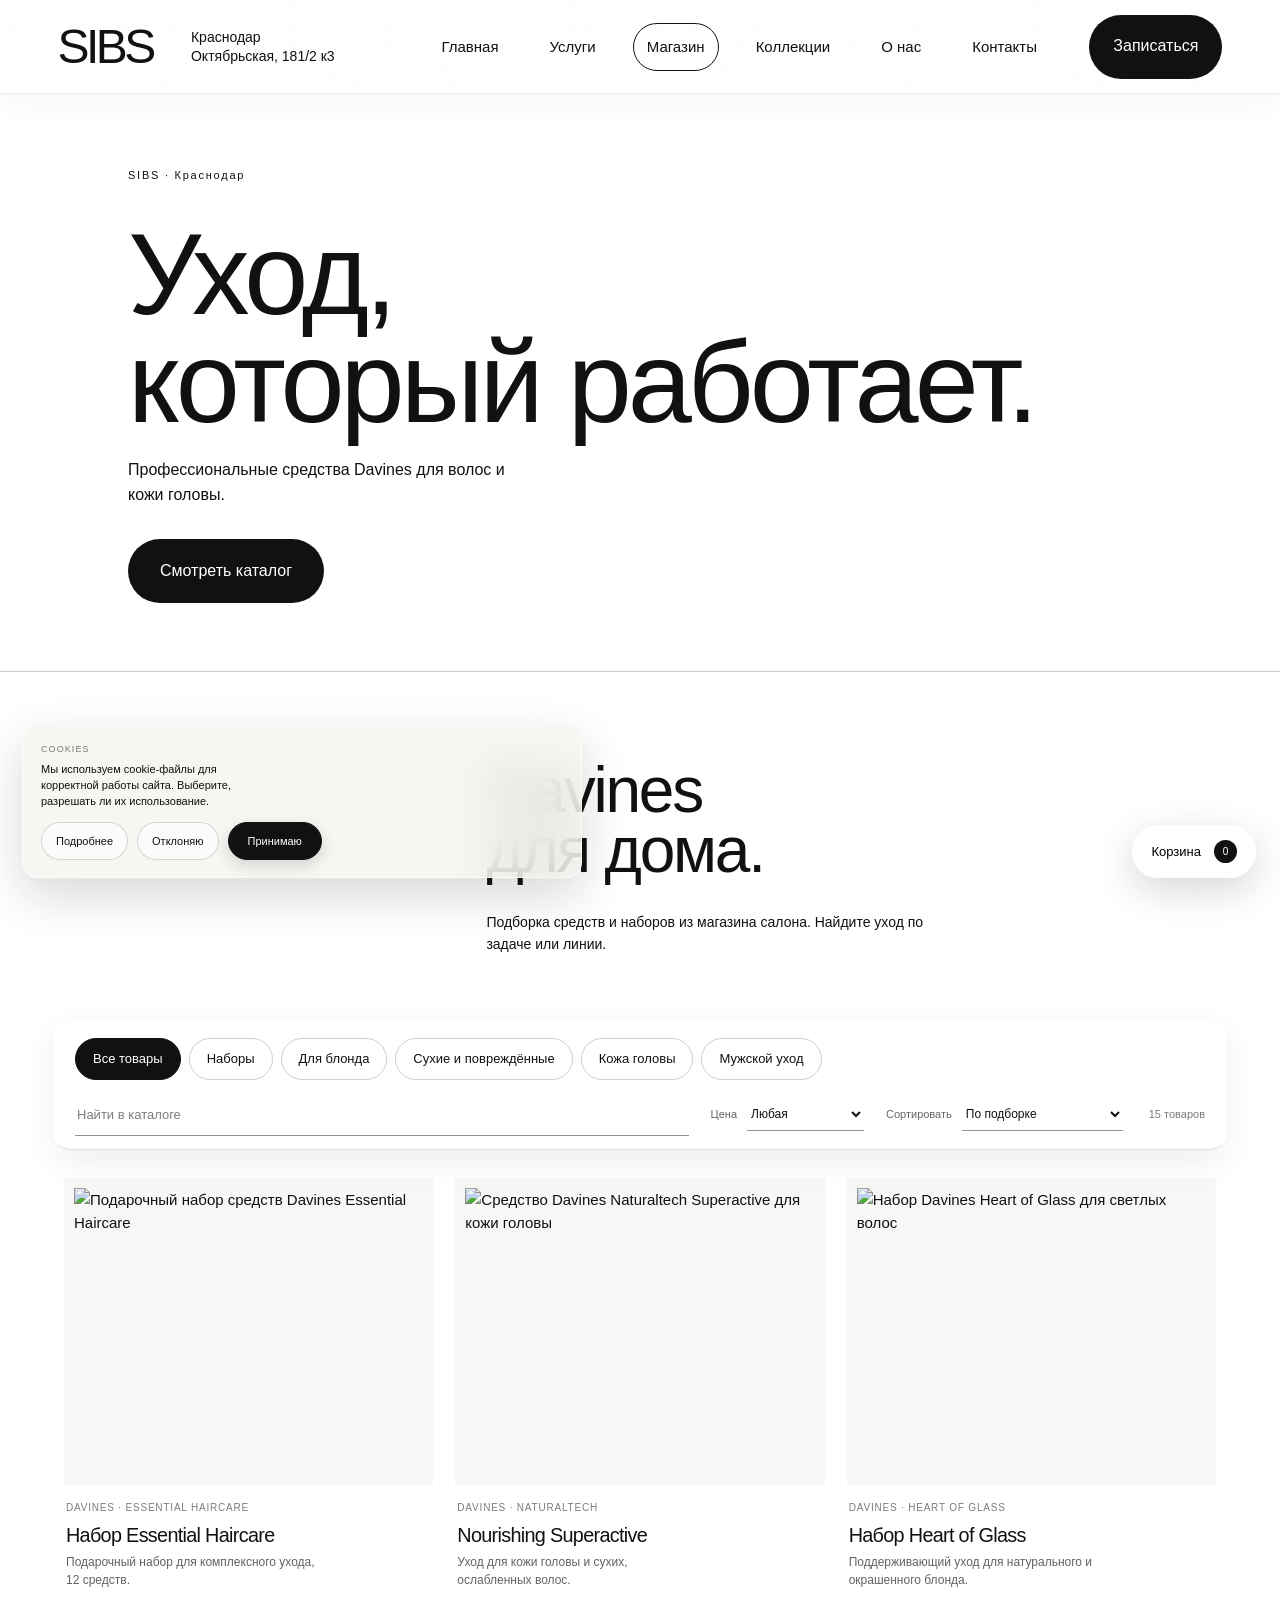
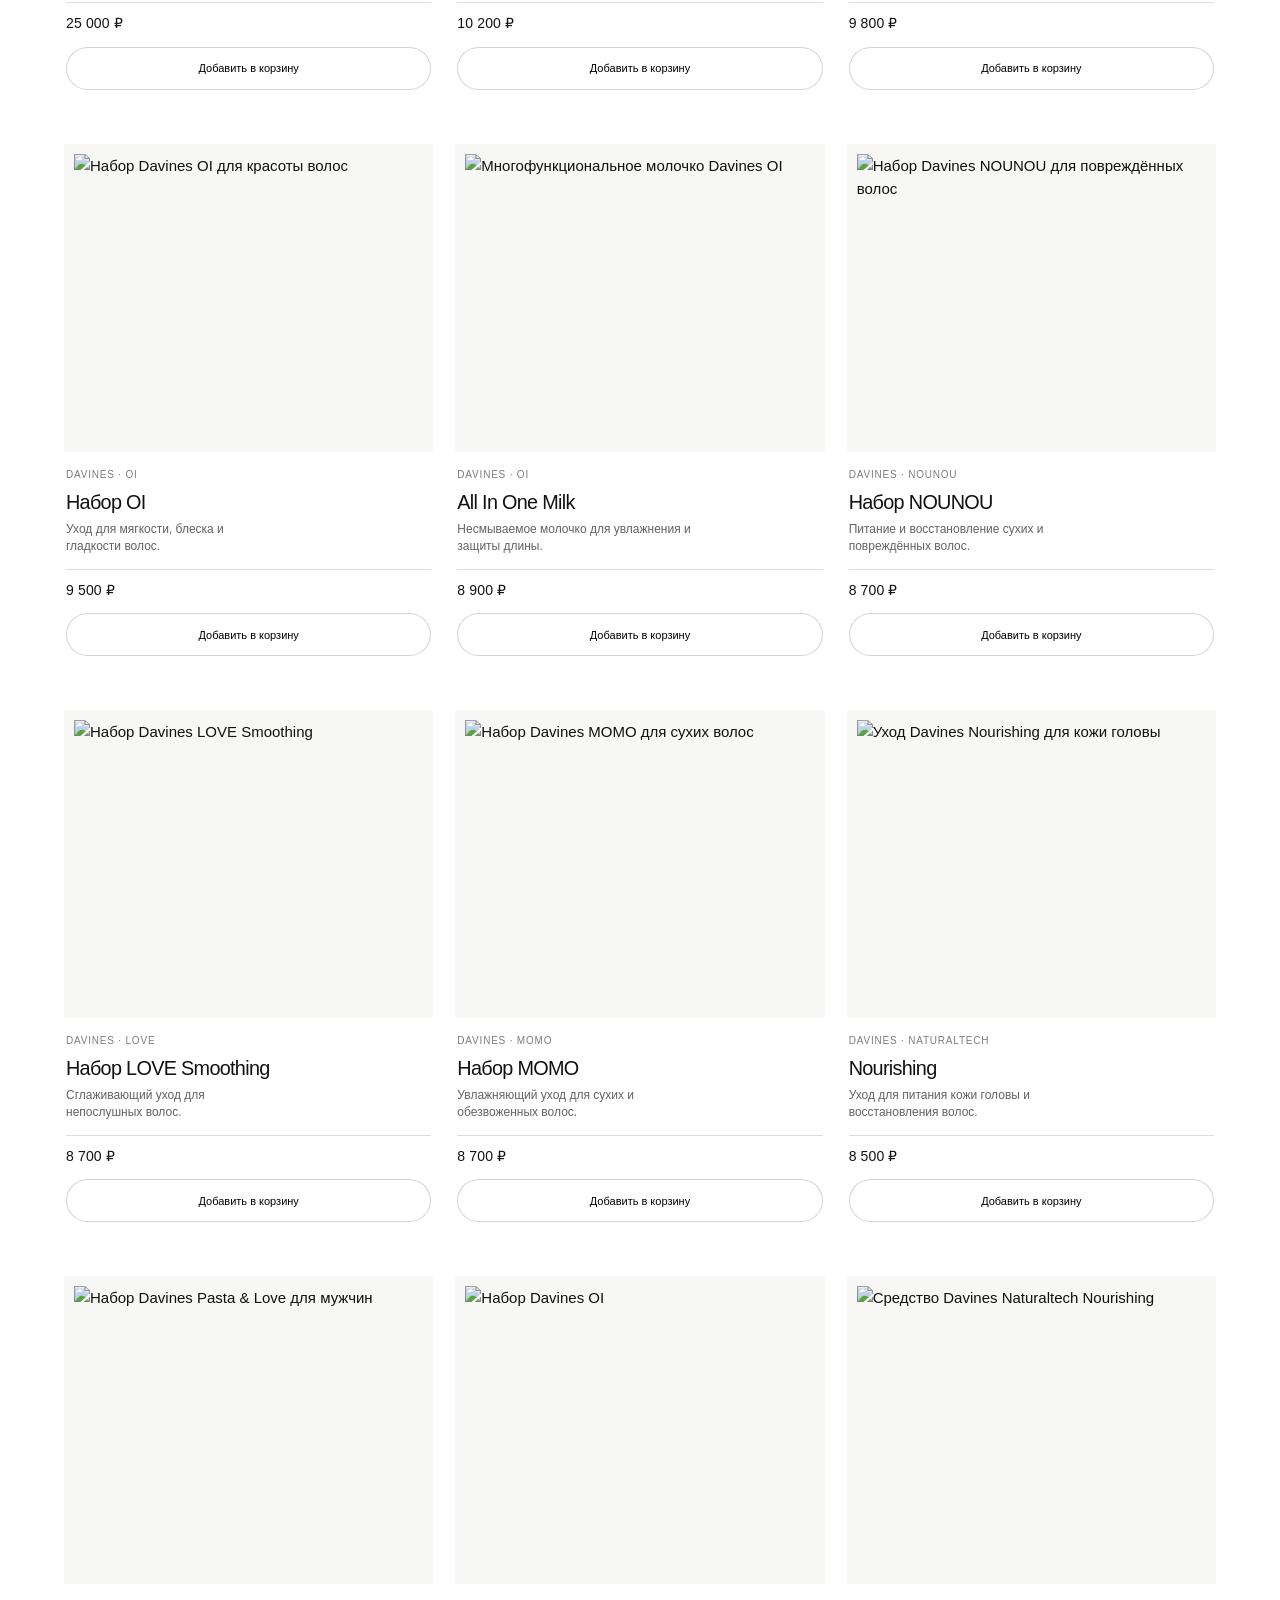
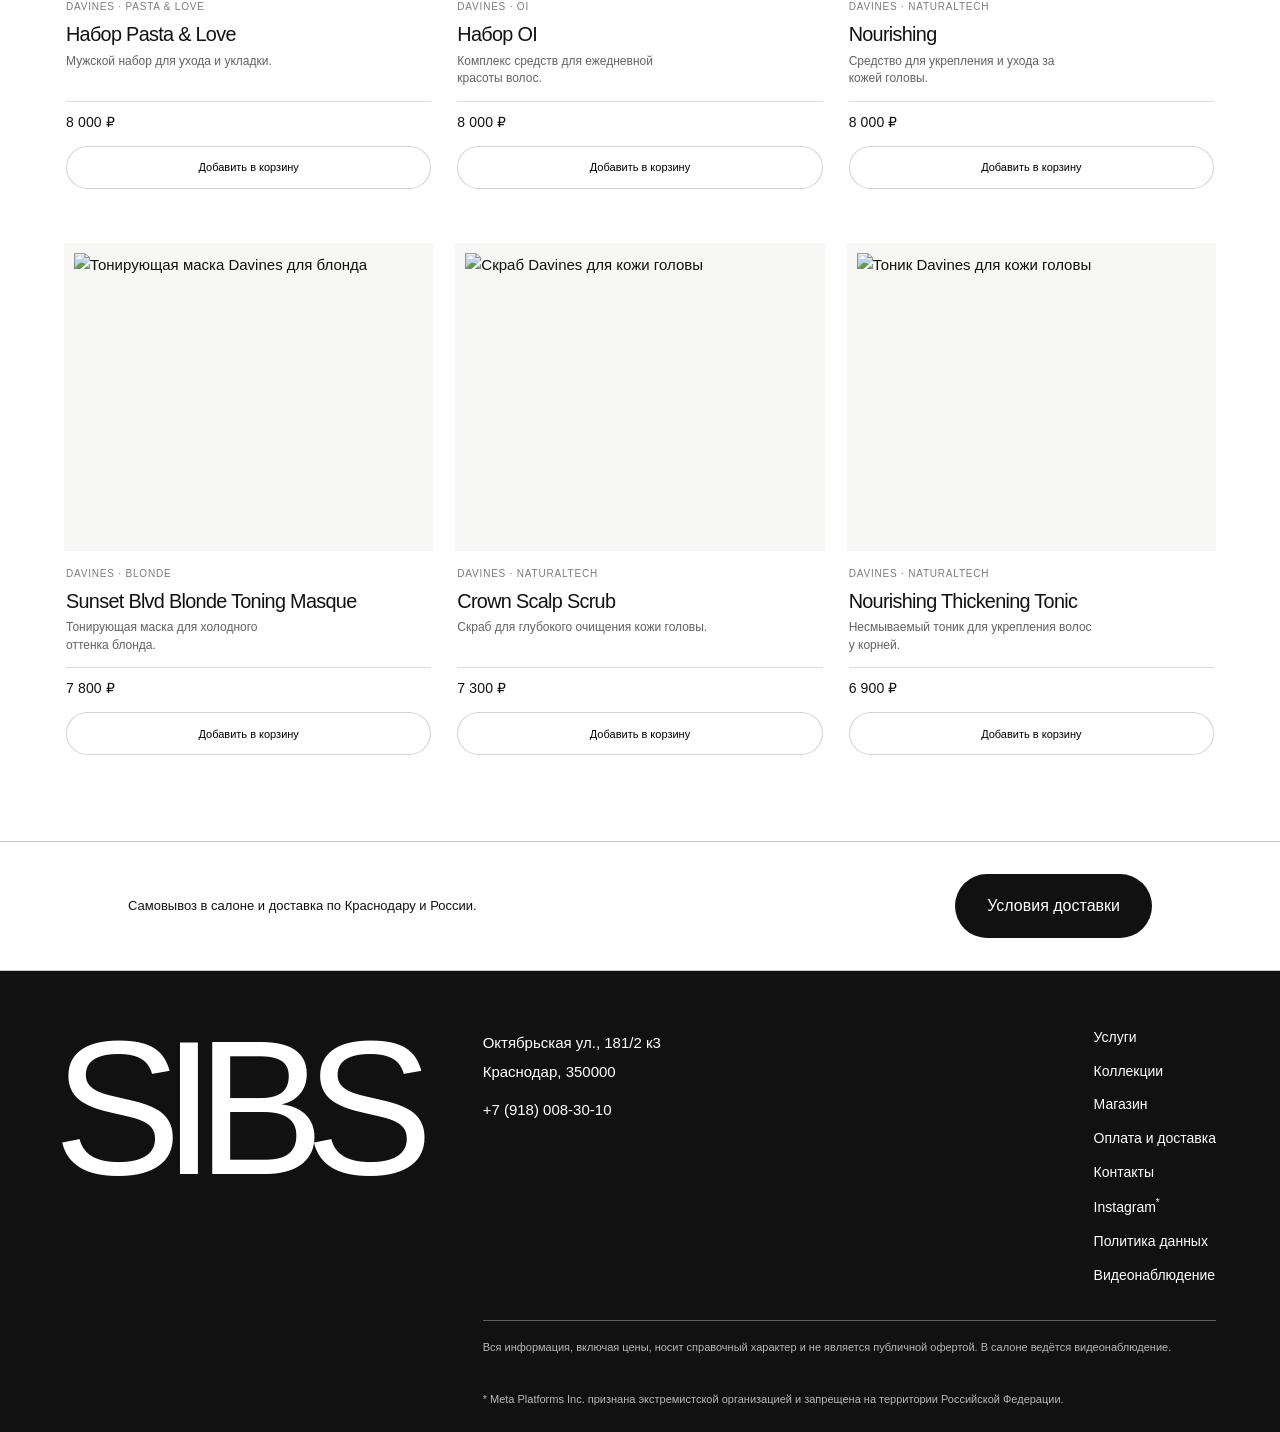
==== commit c4f35ecb: "Restore catalog photos and replace broken product images" ====
--- a/store.html
+++ b/store.html
@@ -1,43 +1,43 @@
-<!doctype html>
-<html lang="ru"><head><meta charset="utf-8"><meta name="viewport" content="width=device-width, initial-scale=1"><meta name="description" content="Средства ухода Davines, R+Co и мужской уход в салоне SIBS, Краснодар."><title>Магазин — SIBS</title><link rel="preconnect" href="https://fonts.googleapis.com"><link rel="preconnect" href="https://fonts.gstatic.com" crossorigin><link href="https://fonts.googleapis.com/css2?family=Onest:wght@400;500&display=swap" rel="stylesheet"><link rel="stylesheet" href="styles.css?v=controls-20261022-2"></head><body>
-<header class="site-header"><a class="wordmark" href="index.html" aria-label="SIBS — на главную">SIBS</a><div class="header-address">Краснодар<br>Октябрьская, 181/2 к3</div><nav class="main-nav"><a href="index.html">Главная</a><a href="services.html">Услуги</a><a class="active" href="store.html">Магазин</a><a href="collections.html">Коллекции</a><a href="about.html">О нас</a><a href="contacts.html">Контакты</a></nav><a class="header-action" href="contacts.html#booking">Записаться</a><button class="menu-toggle" aria-label="Открыть меню" aria-expanded="false">Меню</button></header>
-<main><section class="page-hero store-hero"><p class="eyebrow">SIBS · Краснодар</p><h1>Уход,<br><em>который работает.</em></h1><p>Профессиональные средства Davines для волос и кожи головы.</p><a class="button button-dark" href="#catalog">Смотреть каталог</a></section>
-<section class="shop-intro" id="catalog"><p class="eyebrow">Магазин SIBS</p><h2>Davines<br><em>для дома.</em></h2><p>Подборка средств и наборов из магазина салона. Найдите уход по задаче или линии.</p></section>
-<section class="catalog" aria-label="Каталог товаров">
-  <div class="catalog-controls">
-    <div class="catalog-filters" role="group" aria-label="Фильтр по категории">
-      <button class="catalog-filter is-active" type="button" data-category-filter="all" aria-pressed="true">Все товары</button>
-      <button class="catalog-filter" type="button" data-category-filter="sets" aria-pressed="false">Наборы</button>
-      <button class="catalog-filter" type="button" data-category-filter="blonde" aria-pressed="false">Для блонда</button>
-      <button class="catalog-filter" type="button" data-category-filter="dry" aria-pressed="false">Сухие и повреждённые</button>
-      <button class="catalog-filter" type="button" data-category-filter="scalp" aria-pressed="false">Кожа головы</button>
-      <button class="catalog-filter" type="button" data-category-filter="men" aria-pressed="false">Мужской уход</button>
-    </div>
-    <label class="catalog-search"><span class="sr-only">Поиск по каталогу</span><input type="search" id="catalog-search" placeholder="Найти в каталоге" autocomplete="off"></label>
-    <label class="catalog-price-filter"><span>Цена</span><select id="catalog-price-filter" aria-label="Фильтр по цене"><option value="all">Любая</option><option value="under-8000">До 8 000 ₽</option><option value="8000-9000">8 000–9 000 ₽</option><option value="over-9000">От 9 000 ₽</option></select></label>
-    <label class="catalog-sort"><span>Сортировать</span><select id="catalog-sort" aria-label="Сортировка каталога"><option value="featured">По подборке</option><option value="price-asc">По возрастанию цены</option><option value="price-desc">По убыванию цены</option><option value="name">По названию</option></select></label>
-    <p class="catalog-count" id="catalog-count" aria-live="polite">15 товаров</p>
-  </div>
-  <div class="catalog-grid" id="catalog-grid">
-    <article class="catalog-card" data-category="sets" data-price="25000" data-name="Davines Essential Haircare набор 12 средств"><div class="catalog-image"><img src="https://images.unsplash.com/photo-1772987714654-2df39af2c658?auto=format&amp;fit=crop&amp;w=1000&amp;q=85" alt="Иллюстративная фотография средств для ухода за волосами" loading="lazy" decoding="async" onerror="this.onerror=null;this.src='assets/catalog-fallback.svg'"></div><div class="catalog-card-copy"><p class="eyebrow">Davines · Essential Haircare</p><h3>Набор Essential Haircare</h3><p>Подарочный набор для комплексного ухода, 12 средств.</p><div class="catalog-price">25 000 ₽</div></div></article>
-    <article class="catalog-card" data-category="scalp" data-price="10200" data-name="Davines Nourishing Superactive scalp serum"><div class="catalog-image"><img src="https://images.unsplash.com/photo-1778373620793-a369943bf9b3?auto=format&amp;fit=crop&amp;w=1000&amp;q=85" alt="Иллюстративная фотография средств для ухода за волосами" loading="lazy" decoding="async" onerror="this.onerror=null;this.src='assets/catalog-fallback.svg'"></div><div class="catalog-card-copy"><p class="eyebrow">Davines · Naturaltech</p><h3>Nourishing Superactive</h3><p>Уход для кожи головы и сухих, ослабленных волос.</p><div class="catalog-price">10 200 ₽</div></div></article>
-    <article class="catalog-card" data-category="sets blonde" data-price="9800" data-name="Davines Heart of Glass gift set блонд"><div class="catalog-image"><img src="https://images.unsplash.com/photo-1739980155900-36562bcb7857?auto=format&amp;fit=crop&amp;w=1000&amp;q=85" alt="Иллюстративная фотография средств для ухода за волосами" loading="lazy" decoding="async" onerror="this.onerror=null;this.src='assets/catalog-fallback.svg'"></div><div class="catalog-card-copy"><p class="eyebrow">Davines · Heart of Glass</p><h3>Набор Heart of Glass</h3><p>Поддерживающий уход для натурального и окрашенного блонда.</p><div class="catalog-price">9 800 ₽</div></div></article>
-    <article class="catalog-card" data-category="sets" data-price="9500" data-name="Davines OI Absolute Beautifying set"><div class="catalog-image"><img src="https://images.unsplash.com/photo-1771329064159-33f758d91f4a?auto=format&amp;fit=crop&amp;w=1000&amp;q=85" alt="Иллюстративная фотография средств для ухода за волосами" loading="lazy" decoding="async" onerror="this.onerror=null;this.src='assets/catalog-fallback.svg'"></div><div class="catalog-card-copy"><p class="eyebrow">Davines · OI</p><h3>Набор OI</h3><p>Уход для мягкости, блеска и гладкости волос.</p><div class="catalog-price">9 500 ₽</div></div></article>
-    <article class="catalog-card" data-category="dry" data-price="8900" data-name="Davines OI All In One Milk"><div class="catalog-image"><img src="https://images.unsplash.com/photo-1747240901113-0a8496fd1b0f?auto=format&amp;fit=crop&amp;w=1000&amp;q=85" alt="Иллюстративная фотография средств для ухода за волосами" loading="lazy" decoding="async" onerror="this.onerror=null;this.src='assets/catalog-fallback.svg'"></div><div class="catalog-card-copy"><p class="eyebrow">Davines · OI</p><h3>All In One Milk</h3><p>Несмываемое молочко для увлажнения и защиты длины.</p><div class="catalog-price">8 900 ₽</div></div></article>
-    <article class="catalog-card" data-category="sets dry" data-price="8700" data-name="Davines NOUNOU set поврежденные волосы"><div class="catalog-image"><img src="https://images.unsplash.com/photo-1778331883876-5dc2a279ca4e?auto=format&amp;fit=crop&amp;w=1000&amp;q=85" alt="Иллюстративная фотография средств для ухода за волосами" loading="lazy" decoding="async" onerror="this.onerror=null;this.src='assets/catalog-fallback.svg'"></div><div class="catalog-card-copy"><p class="eyebrow">Davines · NOUNOU</p><h3>Набор NOUNOU</h3><p>Питание и восстановление сухих и повреждённых волос.</p><div class="catalog-price">8 700 ₽</div></div></article>
-    <article class="catalog-card" data-category="sets dry" data-price="8700" data-name="Davines LOVE smoothing set"><div class="catalog-image"><img src="https://images.unsplash.com/photo-1761125802333-d145773f4461?auto=format&amp;fit=crop&amp;w=1000&amp;q=85" alt="Иллюстративная фотография средств для ухода за волосами" loading="lazy" decoding="async" onerror="this.onerror=null;this.src='assets/catalog-fallback.svg'"></div><div class="catalog-card-copy"><p class="eyebrow">Davines · LOVE</p><h3>Набор LOVE Smoothing</h3><p>Сглаживающий уход для непослушных волос.</p><div class="catalog-price">8 700 ₽</div></div></article>
-    <article class="catalog-card" data-category="sets dry" data-price="8700" data-name="Davines MOMO set сухие волосы"><div class="catalog-image"><img src="https://images.unsplash.com/photo-1754735289896-1fa3c2d61255?auto=format&amp;fit=crop&amp;w=1000&amp;q=85" alt="Иллюстративная фотография средств для ухода за волосами" loading="lazy" decoding="async" onerror="this.onerror=null;this.src='assets/catalog-fallback.svg'"></div><div class="catalog-card-copy"><p class="eyebrow">Davines · MOMO</p><h3>Набор MOMO</h3><p>Увлажняющий уход для сухих и обезвоженных волос.</p><div class="catalog-price">8 700 ₽</div></div></article>
-    <article class="catalog-card" data-category="scalp" data-price="8500" data-name="Davines Nourishing scalp care"><div class="catalog-image"><img src="https://images.unsplash.com/photo-1622618991746-fe6004db3a47?auto=format&amp;fit=crop&amp;w=1000&amp;q=85" alt="Иллюстративная фотография средств для ухода за волосами" loading="lazy" decoding="async" onerror="this.onerror=null;this.src='assets/catalog-fallback.svg'"></div><div class="catalog-card-copy"><p class="eyebrow">Davines · Naturaltech</p><h3>Nourishing</h3><p>Уход для питания кожи головы и восстановления волос.</p><div class="catalog-price">8 500 ₽</div></div></article>
-    <article class="catalog-card" data-category="sets men" data-price="8000" data-name="Davines Pasta Love men set"><div class="catalog-image"><img src="https://images.unsplash.com/photo-1741896135705-9dfb73461085?auto=format&amp;fit=crop&amp;w=1000&amp;q=85" alt="Иллюстративная фотография средств для ухода за волосами" loading="lazy" decoding="async" onerror="this.onerror=null;this.src='assets/catalog-fallback.svg'"></div><div class="catalog-card-copy"><p class="eyebrow">Davines · Pasta &amp; Love</p><h3>Набор Pasta &amp; Love</h3><p>Мужской набор для ухода и укладки.</p><div class="catalog-price">8 000 ₽</div></div></article>
-    <article class="catalog-card" data-category="sets" data-price="8000" data-name="Davines OI set уход"><div class="catalog-image"><img src="https://images.unsplash.com/photo-1617030557331-75cb865d9d20?auto=format&amp;fit=crop&amp;w=1000&amp;q=85" alt="Иллюстративная фотография средств для ухода за волосами" loading="lazy" decoding="async" onerror="this.onerror=null;this.src='assets/catalog-fallback.svg'"></div><div class="catalog-card-copy"><p class="eyebrow">Davines · OI</p><h3>Набор OI</h3><p>Комплекс средств для ежедневной красоты волос.</p><div class="catalog-price">8 000 ₽</div></div></article>
-    <article class="catalog-card" data-category="scalp" data-price="8000" data-name="Davines Nourishing scalp strengthening"><div class="catalog-image"><img src="https://images.unsplash.com/photo-1777840347880-747242e0db00?auto=format&amp;fit=crop&amp;w=1000&amp;q=85" alt="Иллюстративная фотография средств для ухода за волосами" loading="lazy" decoding="async" onerror="this.onerror=null;this.src='assets/catalog-fallback.svg'"></div><div class="catalog-card-copy"><p class="eyebrow">Davines · Naturaltech</p><h3>Nourishing</h3><p>Средство для укрепления и ухода за кожей головы.</p><div class="catalog-price">8 000 ₽</div></div></article>
-    <article class="catalog-card" data-category="blonde" data-price="7800" data-name="Davines Sunset Blvd Blonde Toning Masque"><div class="catalog-image"><img src="https://images.unsplash.com/photo-1724406997481-de7014f3583e?auto=format&amp;fit=crop&amp;w=1000&amp;q=85" alt="Иллюстративная фотография средств для ухода за волосами" loading="lazy" decoding="async" onerror="this.onerror=null;this.src='assets/catalog-fallback.svg'"></div><div class="catalog-card-copy"><p class="eyebrow">Davines · Blonde</p><h3>Sunset Blvd Blonde Toning Masque</h3><p>Тонирующая маска для холодного оттенка блонда.</p><div class="catalog-price">7 800 ₽</div></div></article>
-    <article class="catalog-card" data-category="scalp" data-price="7300" data-name="Davines Crown scalp scrub"><div class="catalog-image"><img src="https://images.unsplash.com/photo-1701992678941-14072132cfc7?auto=format&amp;fit=crop&amp;w=1000&amp;q=85" alt="Иллюстративная фотография средств для ухода за волосами" loading="lazy" decoding="async" onerror="this.onerror=null;this.src='assets/catalog-fallback.svg'"></div><div class="catalog-card-copy"><p class="eyebrow">Davines · Naturaltech</p><h3>Crown Scalp Scrub</h3><p>Скраб для глубокого очищения кожи головы.</p><div class="catalog-price">7 300 ₽</div></div></article>
-    <article class="catalog-card" data-category="scalp" data-price="6900" data-name="Davines Nourishing thickening tonic"><div class="catalog-image"><img src="https://images.unsplash.com/photo-1706629504997-c4bfe37f3361?auto=format&amp;fit=crop&amp;w=1000&amp;q=85" alt="Иллюстративная фотография средств для ухода за волосами" loading="lazy" decoding="async" onerror="this.onerror=null;this.src='assets/catalog-fallback.svg'"></div><div class="catalog-card-copy"><p class="eyebrow">Davines · Naturaltech</p><h3>Nourishing Thickening Tonic</h3><p>Несмываемый тоник для укрепления волос у корней.</p><div class="catalog-price">6 900 ₽</div></div></article>
-  </div>
-  <p class="catalog-empty" id="catalog-empty" hidden>По вашему запросу ничего не найдено.</p>
-</section><section class="note-band"><p>Самовывоз в салоне и доставка по Краснодару и России.</p><a class="button button-dark" href="delivery.html">Условия доставки</a></section></main>
-<footer class="site-footer"><a class="footer-logo" href="index.html">SIBS</a><div class="footer-contact"><p>Октябрьская ул., 181/2 к3<br>Краснодар, 350000</p><a href="tel:+79180083010">+7 (918) 008-30-10</a></div><nav><a href="services.html">Услуги</a><a href="collections.html">Коллекции</a><a href="store.html">Магазин</a><a href="delivery.html">Оплата и доставка</a><a href="contacts.html">Контакты</a><a href="https://instagram.com/sibs___" target="_blank" rel="noreferrer">Instagram<sup>*</sup></a><a href="https://sibs.one/politikaconfedentcialnisti">Политика данных</a><a href="https://sibs.one/videonabludenie">Видеонаблюдение</a></nav><small>Вся информация, включая цены, носит справочный характер и не является публичной офертой. В салоне ведётся видеонаблюдение.</small><small class="social-note">* Meta Platforms Inc. признана экстремистской организацией и запрещена на территории Российской Федерации.</small></footer><script src="script.js"></script></body></html>
+<!doctype html>
+<html lang="ru"><head><meta charset="utf-8"><meta name="viewport" content="width=device-width, initial-scale=1"><meta name="description" content="Средства ухода Davines, R+Co и мужской уход в салоне SIBS, Краснодар."><title>Магазин — SIBS</title><link rel="preconnect" href="https://fonts.googleapis.com"><link rel="preconnect" href="https://fonts.gstatic.com" crossorigin><link href="https://fonts.googleapis.com/css2?family=Onest:wght@400;500&display=swap" rel="stylesheet"><link rel="stylesheet" href="styles.css?v=controls-20261022-2"></head><body>
+<header class="site-header"><a class="wordmark" href="index.html" aria-label="SIBS — на главную">SIBS</a><div class="header-address">Краснодар<br>Октябрьская, 181/2 к3</div><nav class="main-nav"><a href="index.html">Главная</a><a href="services.html">Услуги</a><a class="active" href="store.html">Магазин</a><a href="collections.html">Коллекции</a><a href="about.html">О нас</a><a href="contacts.html">Контакты</a></nav><a class="header-action" href="contacts.html#booking">Записаться</a><button class="menu-toggle" aria-label="Открыть меню" aria-expanded="false">Меню</button></header>
+<main><section class="page-hero store-hero"><p class="eyebrow">SIBS · Краснодар</p><h1>Уход,<br><em>который работает.</em></h1><p>Профессиональные средства Davines для волос и кожи головы.</p><a class="button button-dark" href="#catalog">Смотреть каталог</a></section>
+<section class="shop-intro" id="catalog"><p class="eyebrow">Магазин SIBS</p><h2>Davines<br><em>для дома.</em></h2><p>Подборка средств и наборов из магазина салона. Найдите уход по задаче или линии.</p></section>
+<section class="catalog" aria-label="Каталог товаров">
+  <div class="catalog-controls">
+    <div class="catalog-filters" role="group" aria-label="Фильтр по категории">
+      <button class="catalog-filter is-active" type="button" data-category-filter="all" aria-pressed="true">Все товары</button>
+      <button class="catalog-filter" type="button" data-category-filter="sets" aria-pressed="false">Наборы</button>
+      <button class="catalog-filter" type="button" data-category-filter="blonde" aria-pressed="false">Для блонда</button>
+      <button class="catalog-filter" type="button" data-category-filter="dry" aria-pressed="false">Сухие и повреждённые</button>
+      <button class="catalog-filter" type="button" data-category-filter="scalp" aria-pressed="false">Кожа головы</button>
+      <button class="catalog-filter" type="button" data-category-filter="men" aria-pressed="false">Мужской уход</button>
+    </div>
+    <label class="catalog-search"><span class="sr-only">Поиск по каталогу</span><input type="search" id="catalog-search" placeholder="Найти в каталоге" autocomplete="off"></label>
+    <label class="catalog-price-filter"><span>Цена</span><select id="catalog-price-filter" aria-label="Фильтр по цене"><option value="all">Любая</option><option value="under-8000">До 8 000 ₽</option><option value="8000-9000">8 000–9 000 ₽</option><option value="over-9000">От 9 000 ₽</option></select></label>
+    <label class="catalog-sort"><span>Сортировать</span><select id="catalog-sort" aria-label="Сортировка каталога"><option value="featured">По подборке</option><option value="price-asc">По возрастанию цены</option><option value="price-desc">По убыванию цены</option><option value="name">По названию</option></select></label>
+    <p class="catalog-count" id="catalog-count" aria-live="polite">15 товаров</p>
+  </div>
+  <div class="catalog-grid" id="catalog-grid">
+    <article class="catalog-card" data-category="sets" data-price="25000" data-name="Davines Essential Haircare набор 12 средств"><div class="catalog-image"><img src="https://davines.ie/cdn/shop/files/NEW_Essential_Haircare.png?crop=center&amp;height=1000&amp;v=1777037920&amp;width=1000" alt="Подарочный набор средств Davines Essential Haircare" loading="lazy"></div><div class="catalog-card-copy"><p class="eyebrow">Davines · Essential Haircare</p><h3>Набор Essential Haircare</h3><p>Подарочный набор для комплексного ухода, 12 средств.</p><div class="catalog-price">25 000 ₽</div></div></article>
+    <article class="catalog-card" data-category="scalp" data-price="10200" data-name="Davines Nourishing Superactive scalp serum"><div class="catalog-image"><img src="https://i5.walmartimages.com/seo/Davines-NaturalTech-Energizing-Superactive-3-38-oz_42014860-9f32-46a4-8896-7af68325302b.2709035c9cc6cb67e9fab17add7a1d61.jpeg" alt="Средство Davines Naturaltech Superactive для кожи головы" loading="lazy"></div><div class="catalog-card-copy"><p class="eyebrow">Davines · Naturaltech</p><h3>Nourishing Superactive</h3><p>Уход для кожи головы и сухих, ослабленных волос.</p><div class="catalog-price">10 200 ₽</div></div></article>
+    <article class="catalog-card" data-category="sets blonde" data-price="9800" data-name="Davines Heart of Glass gift set блонд"><div class="catalog-image"><img src="https://ucarecdn.com/b687d2b1-6347-422b-9575-e1a8b4564eb0/-/format/auto/-/preview/3000x3000/-/quality/lighter/03.jpg" alt="Набор Davines Heart of Glass для светлых волос" loading="lazy"></div><div class="catalog-card-copy"><p class="eyebrow">Davines · Heart of Glass</p><h3>Набор Heart of Glass</h3><p>Поддерживающий уход для натурального и окрашенного блонда.</p><div class="catalog-price">9 800 ₽</div></div></article>
+    <article class="catalog-card" data-category="sets" data-price="9500" data-name="Davines OI Absolute Beautifying set"><div class="catalog-image"><img src="https://www.fashionandbeautystore.com/media/catalog/product/cache/1/image/700x700/9df78eab33525d08d6e5fb8d27136e95/d/a/davines-oi-set_1_1.jpg" alt="Набор Davines OI для красоты волос" loading="lazy"></div><div class="catalog-card-copy"><p class="eyebrow">Davines · OI</p><h3>Набор OI</h3><p>Уход для мягкости, блеска и гладкости волос.</p><div class="catalog-price">9 500 ₽</div></div></article>
+    <article class="catalog-card" data-category="dry" data-price="8900" data-name="Davines OI All In One Milk"><div class="catalog-image"><img src="https://www.pichara.cl/cdn/shop/files/p-1120764-1-a31e5b84-7717-4b30-b46c-f6cd18744115.jpg?v=1736476420&amp;width=1500" alt="Многофункциональное молочко Davines OI" loading="lazy"></div><div class="catalog-card-copy"><p class="eyebrow">Davines · OI</p><h3>All In One Milk</h3><p>Несмываемое молочко для увлажнения и защиты длины.</p><div class="catalog-price">8 900 ₽</div></div></article>
+    <article class="catalog-card" data-category="sets dry" data-price="8700" data-name="Davines NOUNOU set поврежденные волосы"><div class="catalog-image"><img src="https://www.northlainehairco.co.uk/wp-content/uploads/davines-nounou-christmas-gift-set-the-idealist-and-the-illuminated-france-holland-2022.jpg" alt="Набор Davines NOUNOU для повреждённых волос" loading="lazy"></div><div class="catalog-card-copy"><p class="eyebrow">Davines · NOUNOU</p><h3>Набор NOUNOU</h3><p>Питание и восстановление сухих и повреждённых волос.</p><div class="catalog-price">8 700 ₽</div></div></article>
+    <article class="catalog-card" data-category="sets dry" data-price="8700" data-name="Davines LOVE smoothing set"><div class="catalog-image"><img src="https://thebeautylab.do/cdn/shop/files/davines-love-smoothing-gift-set-2025.jpg?v=1760372544" alt="Набор Davines LOVE Smoothing" loading="lazy"></div><div class="catalog-card-copy"><p class="eyebrow">Davines · LOVE</p><h3>Набор LOVE Smoothing</h3><p>Сглаживающий уход для непослушных волос.</p><div class="catalog-price">8 700 ₽</div></div></article>
+    <article class="catalog-card" data-category="sets dry" data-price="8700" data-name="Davines MOMO set сухие волосы"><div class="catalog-image"><img src="https://www.boutiquedeauville.com/cdn/shop/files/DAVINES_MOMO_MORE_INSIDE_Gift_Set2_1400x.webp?v=1755537986" alt="Набор Davines MOMO для сухих волос" loading="lazy"></div><div class="catalog-card-copy"><p class="eyebrow">Davines · MOMO</p><h3>Набор MOMO</h3><p>Увлажняющий уход для сухих и обезвоженных волос.</p><div class="catalog-price">8 700 ₽</div></div></article>
+    <article class="catalog-card" data-category="scalp" data-price="8500" data-name="Davines Nourishing scalp care"><div class="catalog-image"><img src="https://www.sephora.com/productimages/sku/s2817310-main-zoom.jpg" alt="Уход Davines Nourishing для кожи головы" loading="lazy"></div><div class="catalog-card-copy"><p class="eyebrow">Davines · Naturaltech</p><h3>Nourishing</h3><p>Уход для питания кожи головы и восстановления волос.</p><div class="catalog-price">8 500 ₽</div></div></article>
+    <article class="catalog-card" data-category="sets men" data-price="8000" data-name="Davines Pasta Love men set"><div class="catalog-image"><img src="https://mx.davines.com/cdn/shop/files/Davines-93003-Grooming-kit-3pz-8004608271116-1_600x.jpg?v=1748904482" alt="Набор Davines Pasta & Love для мужчин" loading="lazy"></div><div class="catalog-card-copy"><p class="eyebrow">Davines · Pasta &amp; Love</p><h3>Набор Pasta &amp; Love</h3><p>Мужской набор для ухода и укладки.</p><div class="catalog-price">8 000 ₽</div></div></article>
+    <article class="catalog-card" data-category="sets" data-price="8000" data-name="Davines OI set уход"><div class="catalog-image"><img src="https://www.fashionandbeautystore.com/media/catalog/product/cache/1/image/700x700/9df78eab33525d08d6e5fb8d27136e95/d/a/davines-oi-set_1_1.jpg" alt="Набор Davines OI" loading="lazy"></div><div class="catalog-card-copy"><p class="eyebrow">Davines · OI</p><h3>Набор OI</h3><p>Комплекс средств для ежедневной красоты волос.</p><div class="catalog-price">8 000 ₽</div></div></article>
+    <article class="catalog-card" data-category="scalp" data-price="8000" data-name="Davines Nourishing scalp strengthening"><div class="catalog-image"><img src="https://www.apothecarie.com/cdn/shop/products/700-94118_594e8cab-e69f-4aa1-8523-fd91d594f3a5_1024x1024.jpg?v=1675790227" alt="Средство Davines Naturaltech Nourishing" loading="lazy"></div><div class="catalog-card-copy"><p class="eyebrow">Davines · Naturaltech</p><h3>Nourishing</h3><p>Средство для укрепления и ухода за кожей головы.</p><div class="catalog-price">8 000 ₽</div></div></article>
+    <article class="catalog-card" data-category="blonde" data-price="7800" data-name="Davines Sunset Blvd Blonde Toning Masque"><div class="catalog-image"><img src="https://thb.tildacdn.com/tild3164-3231-4832-b662-353234646231/DSC_8562_.png" alt="Тонирующая маска Davines для блонда" loading="lazy"></div><div class="catalog-card-copy"><p class="eyebrow">Davines · Blonde</p><h3>Sunset Blvd Blonde Toning Masque</h3><p>Тонирующая маска для холодного оттенка блонда.</p><div class="catalog-price">7 800 ₽</div></div></article>
+    <article class="catalog-card" data-category="scalp" data-price="7300" data-name="Davines Crown scalp scrub"><div class="catalog-image"><img src="https://www.modasalon.ca/cdn/shop/files/soluscrubnew.png?v=1778286444&amp;width=1080" alt="Скраб Davines для кожи головы" loading="lazy"></div><div class="catalog-card-copy"><p class="eyebrow">Davines · Naturaltech</p><h3>Crown Scalp Scrub</h3><p>Скраб для глубокого очищения кожи головы.</p><div class="catalog-price">7 300 ₽</div></div></article>
+    <article class="catalog-card" data-category="scalp" data-price="6900" data-name="Davines Nourishing thickening tonic"><div class="catalog-image"><img src="https://us.davines.com/cdn/shop/files/Davines-71336-energizing-thickening-tonic-100ml-8004608275404-1_600x.jpg?v=1764792821" alt="Тоник Davines для кожи головы" loading="lazy"></div><div class="catalog-card-copy"><p class="eyebrow">Davines · Naturaltech</p><h3>Nourishing Thickening Tonic</h3><p>Несмываемый тоник для укрепления волос у корней.</p><div class="catalog-price">6 900 ₽</div></div></article>
+  </div>
+  <p class="catalog-empty" id="catalog-empty" hidden>По вашему запросу ничего не найдено.</p>
+</section><section class="note-band"><p>Самовывоз в салоне и доставка по Краснодару и России.</p><a class="button button-dark" href="delivery.html">Условия доставки</a></section></main>
+<footer class="site-footer"><a class="footer-logo" href="index.html">SIBS</a><div class="footer-contact"><p>Октябрьская ул., 181/2 к3<br>Краснодар, 350000</p><a href="tel:+79180083010">+7 (918) 008-30-10</a></div><nav><a href="services.html">Услуги</a><a href="collections.html">Коллекции</a><a href="store.html">Магазин</a><a href="delivery.html">Оплата и доставка</a><a href="contacts.html">Контакты</a><a href="https://instagram.com/sibs___" target="_blank" rel="noreferrer">Instagram<sup>*</sup></a><a href="https://sibs.one/politikaconfedentcialnisti">Политика данных</a><a href="https://sibs.one/videonabludenie">Видеонаблюдение</a></nav><small>Вся информация, включая цены, носит справочный характер и не является публичной офертой. В салоне ведётся видеонаблюдение.</small><small class="social-note">* Meta Platforms Inc. признана экстремистской организацией и запрещена на территории Российской Федерации.</small></footer><script src="script.js"></script></body></html>
 
 
 
